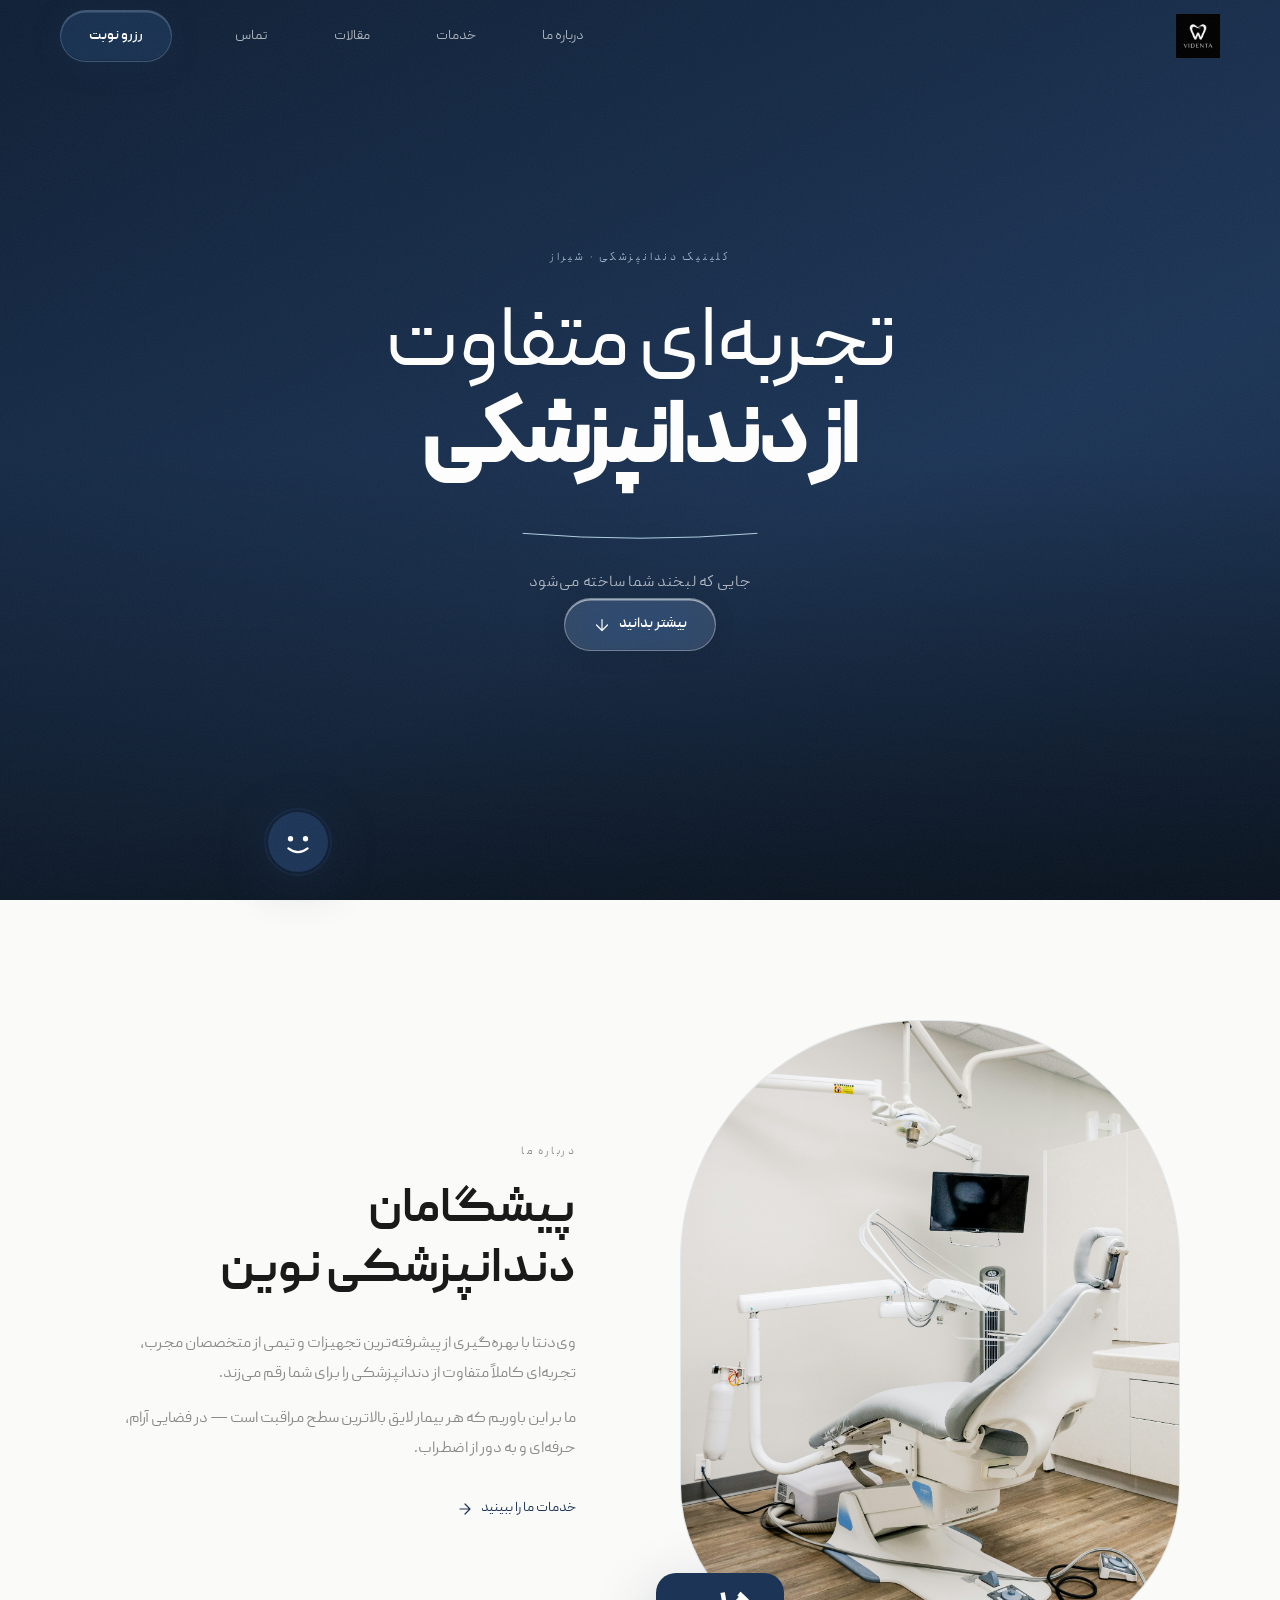
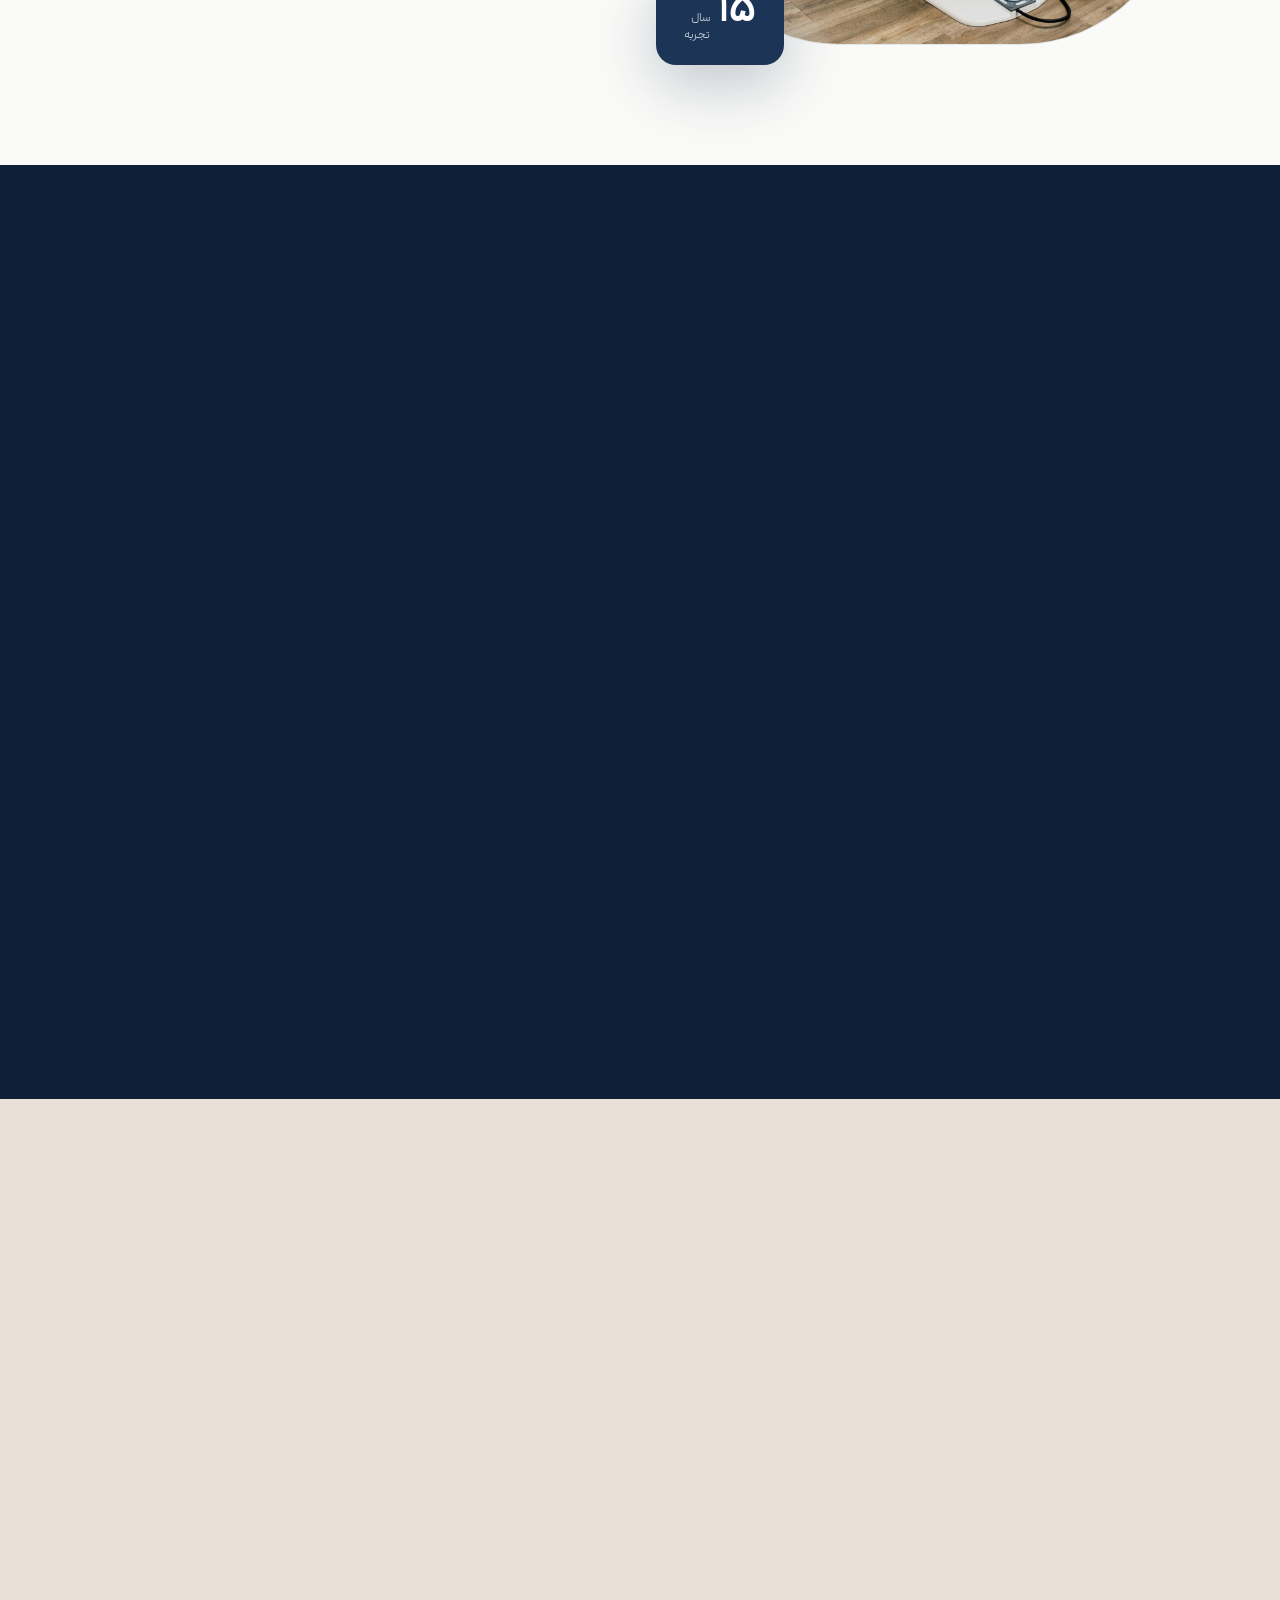
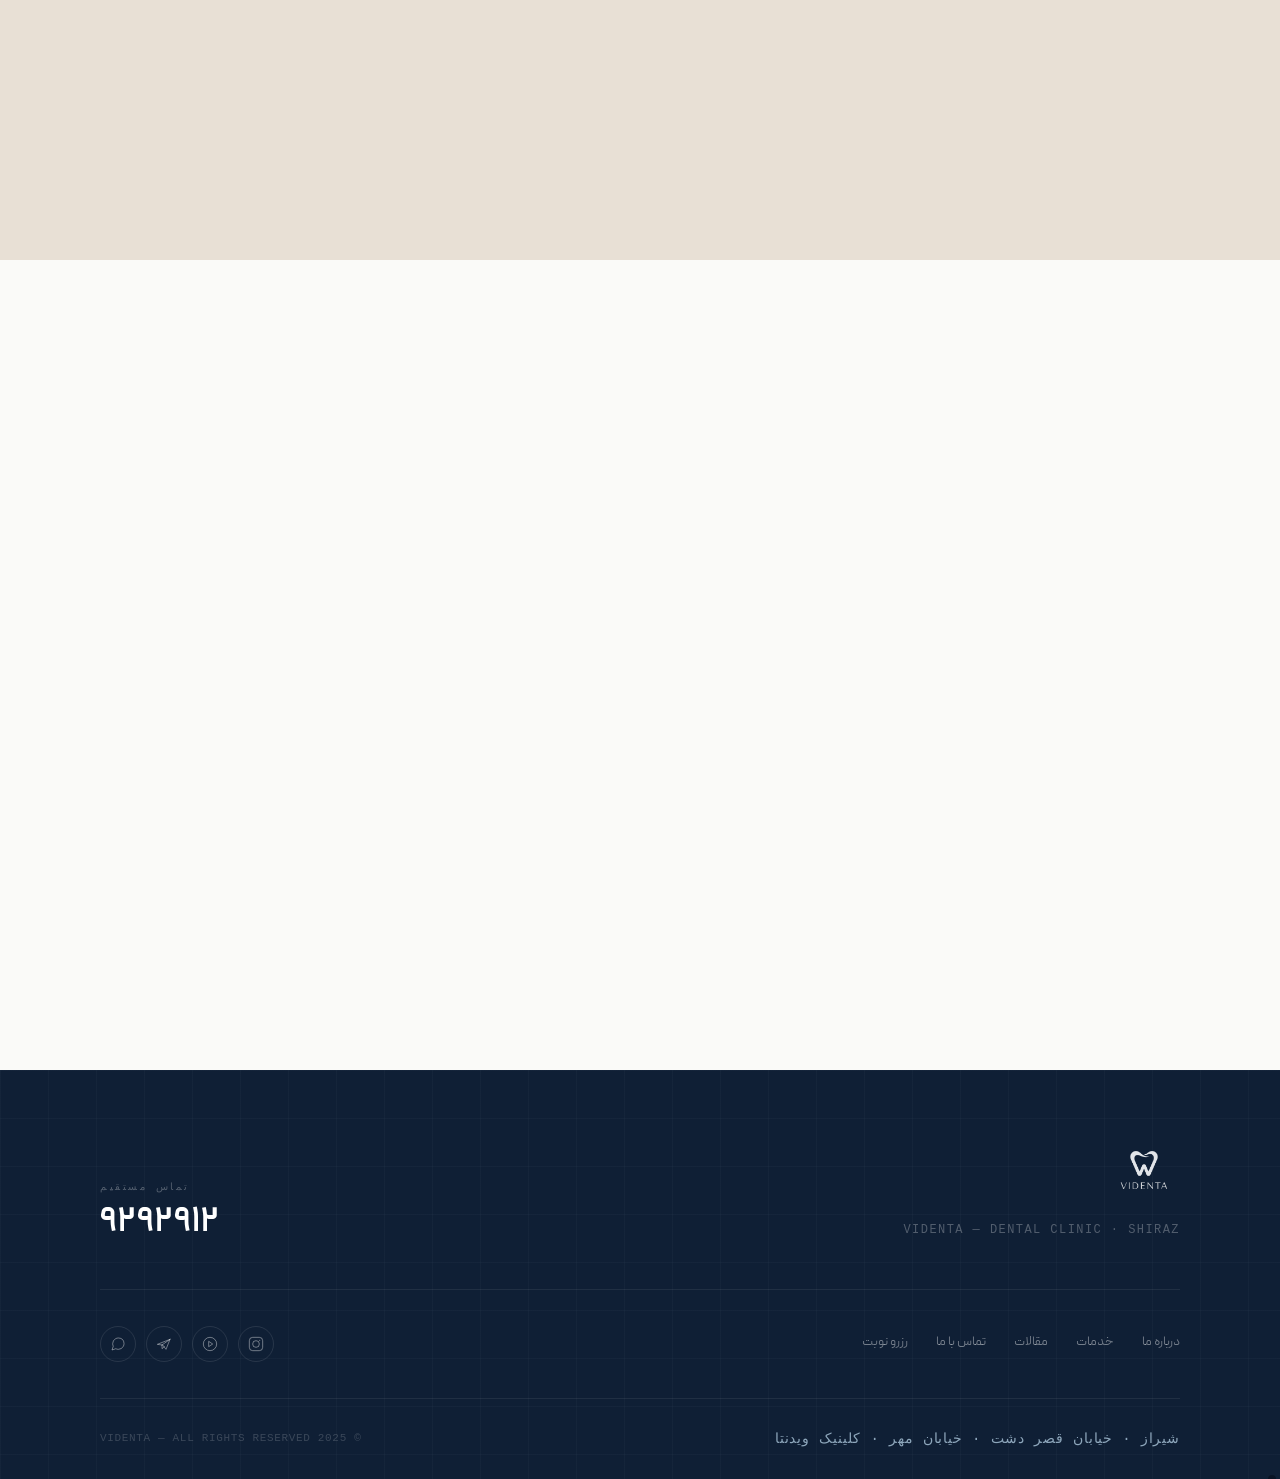
==== index.html @ 09a025cb "Initial commit: Videnta dental clinic website" ====
<!DOCTYPE html>
<html lang="fa" dir="rtl">
<head>
  <meta charset="UTF-8">
  <meta name="viewport" content="width=device-width, initial-scale=1.0">
  <title>وی‌دنتا — کلینیک دندانپزشکی</title>
  <meta name="description" content="کلینیک دندانپزشکی وی‌دنتا — تجربه‌ای متفاوت از دندانپزشکی در شیراز">
  <link rel="stylesheet" href="css/fonts.css">
  <link rel="stylesheet" href="css/loader.css">
  <link rel="stylesheet" href="css/style.css">
  <link rel="stylesheet" href="css/glass.css">
  <link rel="stylesheet" href="css/multistep.css">
</head>
<body>

  <!-- ═══════════════════════════ LOADER ═══════════════════════════ -->
  <div id="loader">
    <div class="loader-panel loader-panel-top"></div>
    <div class="loader-panel loader-panel-bottom"></div>

    <!-- Logo positioned directly in loader (no opacity/transform parent → mix-blend-mode works) -->
    <img src="assets/images/logo/logo.jpg" alt="VIDENTA" class="loader-logo-img" id="loaderLogo">

    <!-- Smile drawing animation below logo -->
    <svg class="loader-smile-svg" id="loaderSmile" viewBox="0 0 240 44" xmlns="http://www.w3.org/2000/svg">
      <path class="smile-path"
        d="M 12 12 Q 120 40 228 12"
        stroke="#B8D4E8"
        stroke-width="2.2"
        fill="none"
        stroke-linecap="round"
        pathLength="1"/>
    </svg>
  </div>

  <!-- Grain Overlay -->
  <div class="grain" aria-hidden="true">
    <svg xmlns="http://www.w3.org/2000/svg" width="100%" height="100%">
      <filter id="grain-filter">
        <feTurbulence type="fractalNoise" baseFrequency="0.72" numOctaves="4" stitchTiles="stitch"/>
        <feColorMatrix type="saturate" values="0"/>
      </filter>
      <rect width="100%" height="100%" filter="url(#grain-filter)" opacity="0.05"/>
    </svg>
  </div>

  <!-- Scroll Progress Bar -->
  <div class="scroll-progress" id="scrollProgress"></div>

  <!-- ═══════════════════════════ NAVBAR ═══════════════════════════ -->
  <nav class="navbar" id="navbar">
    <div class="nav-inner">
      <a href="#" class="nav-logo">
        <img src="assets/images/logo/logo.jpg" alt="VIDENTA" class="nav-logo-img">
      </a>

      <ul class="nav-links" id="navLinks">
        <li><a href="#about" class="nav-link">درباره ما</a></li>
        <li><a href="#services" class="nav-link">خدمات</a></li>
        <li><a href="#articles" class="nav-link">مقالات</a></li>
        <li><a href="#contact" class="nav-link">تماس</a></li>
      </ul>

      <a href="contact.html" class="nav-cta glass-btn glass-btn-navy magnetic" id="navCta">رزرو نوبت</a>

      <button class="hamburger" id="hamburger" aria-label="باز کردن منو" aria-expanded="false">
        <span></span>
        <span></span>
        <span></span>
      </button>
    </div>
  </nav>

  <!-- Mobile Menu Overlay -->
  <div class="mobile-overlay" id="mobileOverlay"></div>

  <!-- ═══════════════════════════ HERO ═══════════════════════════ -->
  <section class="hero" id="home">
    <!-- Dual video for seamless crossfade playlist -->
    <div class="hero-video-wrap">
      <video id="heroVideoA" class="hero-video" muted playsinline></video>
      <video id="heroVideoB" class="hero-video" muted playsinline></video>
    </div>
    <div class="hero-overlay"></div>

    <div class="hero-content">
      <span class="hero-eyebrow">کلینیک دندانپزشکی · شیراز</span>

      <h1 class="hero-title">
        <span class="title-thin">تجربه‌ای متفاوت</span>
        <span class="title-bold">از دندانپزشکی</span>
      </h1>

      <svg class="smile-curve hero-smile" viewBox="0 0 320 28" xmlns="http://www.w3.org/2000/svg">
        <path d="M 16 14 Q 160 26 304 14" stroke="#B8D4E8" stroke-width="1.2" fill="none" stroke-linecap="round"/>
      </svg>

      <p class="hero-tagline">جایی که لبخند شما ساخته می‌شود</p>

      <a href="#about" class="hero-scroll-btn glass-btn">
        <span>بیشتر بدانید</span>
        <svg width="18" height="18" viewBox="0 0 18 18" fill="none">
          <path d="M9 3.5V14.5M3.5 9L9 14.5L14.5 9" stroke="currentColor" stroke-width="1.2" stroke-linecap="round" stroke-linejoin="round"/>
        </svg>
      </a>
    </div>
  </section>

  <!-- ═══════════════════════════ ABOUT ═══════════════════════════ -->
  <section class="about section-pad" id="about">
    <div class="container">
      <div class="about-grid">

        <div class="about-visual reveal">
          <div class="about-img-ring">
            <img
              src="assets/images/clinic/about.jpg"
              alt="فضای داخلی کلینیک وی‌دنتا"
              class="about-img"
              onerror="this.parentElement.innerHTML='<div class=\'img-placeholder\'><span>تصویر مطب</span></div>'"
            >
          </div>
          <div class="about-badge">
            <span class="badge-num">۱۵</span>
            <span class="badge-label">سال<br>تجربه</span>
          </div>
        </div>

        <div class="about-text reveal" style="--delay: 150ms">
          <span class="eyebrow">درباره ما</span>
          <h2 class="section-title">پیشگامان<br>دندانپزشکی نوین</h2>
          <p>وی‌دنتا با بهره‌گیری از پیشرفته‌ترین تجهیزات و تیمی از متخصصان مجرب، تجربه‌ای کاملاً متفاوت از دندانپزشکی را برای شما رقم می‌زند.</p>
          <p>ما بر این باوریم که هر بیمار لایق بالاترین سطح مراقبت است — در فضایی آرام، حرفه‌ای و به دور از اضطراب.</p>
          <a href="#services" class="text-link">
            خدمات ما را ببینید
            <svg width="16" height="16" viewBox="0 0 16 16" fill="none">
              <path d="M3 8H13M8 3L13 8L8 13" stroke="currentColor" stroke-width="1.2" stroke-linecap="round" stroke-linejoin="round"/>
            </svg>
          </a>
        </div>

      </div>
    </div>
  </section>

  <!-- ═══════════════════════════ SERVICES (dark) ═══════════════════════════ -->
  <section class="services dark-section" id="services">
    <div class="container">
      <div class="services-header">
        <h2 class="services-big-title reveal-light">خدمات ما</h2>
      </div>

      <div class="services-grid">

        <a href="services/implant.html" class="service-card reveal-light">
          <div class="service-num">۰۱</div>
          <h3 class="service-name">ایمپلنت دندان</h3>
          <p class="service-desc">جایگزینی دائمی دندان‌های از دست رفته با ایمپلنت‌های با کیفیت اروپایی</p>
          <span class="service-cta">مشاهده جزئیات ←</span>
        </a>

        <a href="services/orthodontics.html" class="service-card reveal-light" style="--delay: 60ms">
          <div class="service-num">۰۲</div>
          <h3 class="service-name">ارتودنسی</h3>
          <p class="service-desc">اصلاح ترتیب دندان‌ها با براکت‌های ثابت، متحرک و اینویزالاین</p>
          <span class="service-cta">مشاهده جزئیات ←</span>
        </a>

        <a href="services/laminate.html" class="service-card reveal-light" style="--delay: 120ms">
          <div class="service-num">۰۳</div>
          <h3 class="service-name">لمینت و کامپوزیت</h3>
          <p class="service-desc">پوشش‌های ظریف سرامیکی برای لبخندی کامل، طبیعی و ماندگار</p>
          <span class="service-cta">مشاهده جزئیات ←</span>
        </a>

        <a href="services/whitening.html" class="service-card reveal-light" style="--delay: 60ms">
          <div class="service-num">۰۴</div>
          <h3 class="service-name">سفیدکردن دندان</h3>
          <p class="service-desc">بلیچینگ حرفه‌ای برای لبخندی روشن‌تر و شادتر — در مطب یا خانه</p>
          <span class="service-cta">مشاهده جزئیات ←</span>
        </a>

        <a href="services/general.html" class="service-card reveal-light" style="--delay: 120ms">
          <div class="service-num">۰۵</div>
          <h3 class="service-name">دندانپزشکی عمومی</h3>
          <p class="service-desc">معاینه، جرم‌گیری، ترمیم و مراقبت‌های روتین دندانی با بالاترین استانداردها</p>
          <span class="service-cta">مشاهده جزئیات ←</span>
        </a>

        <a href="services/children.html" class="service-card reveal-light" style="--delay: 180ms">
          <div class="service-num">۰۶</div>
          <h3 class="service-name">دندانپزشکی اطفال</h3>
          <p class="service-desc">مراقبت تخصصی از دندان‌های کودکان در محیطی آرام و دوستانه</p>
          <span class="service-cta">مشاهده جزئیات ←</span>
        </a>

      </div>
    </div>
  </section>

  <!-- ═══════════════════════════ ARTICLES ═══════════════════════════ -->
  <section class="articles cream-section section-pad" id="articles">
    <div class="container">
      <div class="section-header reveal">
        <span class="eyebrow">مقالات</span>
        <h2 class="section-title">آخرین مطالب</h2>
      </div>

      <div class="articles-grid">

        <article class="article-card reveal">
          <div class="article-img">
            <img src="assets/images/clinic/amir-esrafili-jbWCiZ6MU-c-unsplash.jpg" alt="مراقبت از دندان">
          </div>
          <div class="article-body">
            <span class="article-tag">مراقبت</span>
            <h3 class="article-title">راهنمای کامل مراقبت از دندان‌ها در فصل زمستان</h3>
            <span class="article-date">دی ۱۴۰۳</span>
          </div>
        </article>

        <article class="article-card reveal" style="--delay: 100ms">
          <div class="article-img">
            <img src="assets/images/clinic/benyamin-bohlouli-B_sK_xgzwVA-unsplash.jpg" alt="ایمپلنت دندان">
          </div>
          <div class="article-body">
            <span class="article-tag">ایمپلنت</span>
            <h3 class="article-title">هر آنچه باید درباره ایمپلنت دندان بدانید</h3>
            <span class="article-date">آذر ۱۴۰۳</span>
          </div>
        </article>

        <article class="article-card reveal" style="--delay: 200ms">
          <div class="article-img">
            <img src="assets/images/clinic/rachel-kelli-EIYA7E626Xk-unsplash.jpg" alt="چکاپ دندانپزشکی">
          </div>
          <div class="article-body">
            <span class="article-tag">پیشگیری</span>
            <h3 class="article-title">اهمیت چکاپ‌های دوره‌ای دندانپزشکی</h3>
            <span class="article-date">آبان ۱۴۰۳</span>
          </div>
        </article>

      </div>
    </div>
  </section>

  <!-- ═══════════════════════════ CONTACT ═══════════════════════════ -->
  <section class="contact-strip section-pad" id="contact">
    <div class="container">
      <div class="contact-inner">

        <!-- Text + Info -->
        <div class="contact-left">
          <div class="contact-text reveal">
            <span class="eyebrow">تماس با ما</span>
            <h2 class="section-title">با ما در<br>تماس باشید</h2>
          </div>
          <div class="contact-details reveal" style="--delay: 120ms">
            <div class="detail-item">
              <span class="detail-label">تلفن</span>
              <a href="tel:+98912929200" class="detail-value">۹۱۲ ۹۲ ۹۲</a>
            </div>
            <div class="detail-sep"></div>
            <div class="detail-item">
              <span class="detail-label">آدرس</span>
              <p class="detail-value">شیراز، خیابان قصر دشت<br>خیابان مهر، کلینیک وی‌دنتا</p>
            </div>
            <div class="detail-sep"></div>
            <div class="detail-item">
              <span class="detail-label">ساعات کاری</span>
              <p class="detail-value">شنبه تا پنجشنبه<br>۸:۰۰ — ۲۰:۰۰</p>
            </div>
          </div>
        </div>

        <!-- Quick Form (multi-step) -->
        <div class="contact-form-card reveal" style="--delay: 200ms">
          <form class="ms-form dark" id="quickForm">
            <div class="ms-progress"><div class="ms-bar" style="width:50%"></div></div>

            <!-- Step 1 -->
            <div class="ms-step" data-step="1">
              <p class="ms-hint">مرحله ۱ از ۲ — اطلاعات تماس</p>
              <input type="text" name="name"  placeholder="نام شما" required>
              <input type="tel"  name="phone" placeholder="شماره تماس" required dir="ltr">
              <button type="button" class="ms-next glass-btn glass-btn-misty">بعدی ←</button>
            </div>

            <!-- Step 2 -->
            <div class="ms-step hidden" data-step="2">
              <p class="ms-hint">مرحله ۲ از ۲ — خدمت مورد نظر</p>
              <div class="ms-chips">
                <label class="ms-chip"><input type="checkbox" name="service" value="implant"><span>ایمپلنت</span></label>
                <label class="ms-chip"><input type="checkbox" name="service" value="ortho"><span>ارتودنسی</span></label>
                <label class="ms-chip"><input type="checkbox" name="service" value="laminate"><span>لمینت</span></label>
                <label class="ms-chip"><input type="checkbox" name="service" value="whitening"><span>سفیدکردن</span></label>
                <label class="ms-chip"><input type="checkbox" name="service" value="general"><span>دندانپزشکی عمومی</span></label>
                <label class="ms-chip"><input type="checkbox" name="service" value="other"><span>سایر</span></label>
              </div>
              <textarea name="notes" placeholder="توضیحات بیشتر (اختیاری)..." rows="3"></textarea>
              <div class="ms-actions">
                <button type="button" class="ms-back">→ قبلی</button>
                <button type="submit" class="ms-submit glass-btn glass-btn-misty">ارسال</button>
              </div>
            </div>

            <!-- Success -->
            <div class="ms-success hidden">
              <div class="ms-success-icon">
                <svg width="24" height="24" viewBox="0 0 24 24" fill="none"><path d="M5 13l4 4L19 7" stroke="#27ae60" stroke-width="2" stroke-linecap="round" stroke-linejoin="round"/></svg>
              </div>
              <h4>دریافت شد!</h4>
              <p>تا ۳۰ دقیقه دیگر با شما تماس می‌گیریم.</p>
            </div>
          </form>
        </div>

      </div>
    </div>
  </section>

  <!-- ═══════════════════════════ FOOTER — Neo Minimal ═══════════════════════════ -->
  <footer class="footer">
    <div class="container">

      <!-- Row 1: Logo + Phone CTA -->
      <div class="footer-top-row">
        <div class="footer-brand-col">
          <a href="#" class="footer-logo">
            <img src="assets/images/logo/logo.jpg" alt="VIDENTA" class="footer-logo-img">
          </a>
          <span class="footer-tagline">VIDENTA — DENTAL CLINIC · SHIRAZ</span>
        </div>
        <div class="footer-cta-col">
          <span class="footer-cta-label">تماس مستقیم</span>
          <a href="tel:+989129292" class="footer-phone">۹۱۲ ۹۲ ۹۲</a>
        </div>
      </div>

      <!-- Row 2: Nav + Socials -->
      <div class="footer-nav-row">
        <nav class="footer-nav">
          <a href="#about">درباره ما</a>
          <a href="#services">خدمات</a>
          <a href="#articles">مقالات</a>
          <a href="contact.html">تماس با ما</a>
          <a href="contact.html">رزرو نوبت</a>
        </nav>
        <div class="footer-socials">
          <a href="#" class="social-icon-btn" aria-label="اینستاگرام">
            <svg width="16" height="16" viewBox="0 0 24 24" fill="none"><rect x="2" y="2" width="20" height="20" rx="5" stroke="currentColor" stroke-width="1.5"/><circle cx="12" cy="12" r="5" stroke="currentColor" stroke-width="1.5"/><circle cx="17.5" cy="6.5" r="1" fill="currentColor"/></svg>
          </a>
          <a href="#" class="social-icon-btn" aria-label="آپارات">
            <svg width="16" height="16" viewBox="0 0 24 24" fill="none"><circle cx="12" cy="12" r="10" stroke="currentColor" stroke-width="1.5"/><polygon points="10,8 16,12 10,16" stroke="currentColor" stroke-width="1.5" fill="none" stroke-linejoin="round"/></svg>
          </a>
          <a href="#" class="social-icon-btn" aria-label="تلگرام">
            <svg width="16" height="16" viewBox="0 0 24 24" fill="none"><path d="M21 5L2 12.5l7 1M21 5l-6 15-5-6.5M21 5L9 13.5m0 0V19l3.5-3" stroke="currentColor" stroke-width="1.5" stroke-linecap="round" stroke-linejoin="round"/></svg>
          </a>
          <a href="#" class="social-icon-btn" aria-label="واتساپ">
            <svg width="16" height="16" viewBox="0 0 24 24" fill="none"><path d="M21 11.5a8.38 8.38 0 01-.9 3.8 8.5 8.5 0 01-7.6 4.7 8.38 8.38 0 01-3.8-.9L3 21l1.9-5.7a8.38 8.38 0 01-.9-3.8 8.5 8.5 0 014.7-7.6 8.38 8.38 0 013.8-.9h.5a8.48 8.48 0 018 8v.5z" stroke="currentColor" stroke-width="1.5" fill="none"/></svg>
          </a>
        </div>
      </div>

      <!-- Row 3: Address + Copyright -->
      <div class="footer-bottom-row">
        <span class="footer-address">شیراز · خیابان قصر دشت · خیابان مهر · کلینیک ویدنتا</span>
        <span class="footer-copy">© 2025 VIDENTA — ALL RIGHTS RESERVED</span>
      </div>

    </div>
  </footer>

  <!-- ═══════════════════════════ FLOATING WIDGET ═══════════════════════════ -->
  <div class="float-widget" id="floatWidget">

    <div class="float-panel" id="floatPanel" aria-hidden="true">
      <div class="float-panel-header">
        <div class="float-panel-avatar">
          <svg width="32" height="32" viewBox="0 0 32 32" fill="none">
            <circle cx="16" cy="16" r="15" fill="#1C3557"/>
            <circle cx="12" cy="14" r="1.5" fill="white"/>
            <circle cx="20" cy="14" r="1.5" fill="white"/>
            <path d="M11 20 Q16 24 21 20" stroke="white" stroke-width="1.5" fill="none" stroke-linecap="round"/>
          </svg>
        </div>
        <div>
          <p class="float-panel-name">وی‌دنتا</p>
          <span class="float-panel-status">آنلاین</span>
        </div>
        <button class="float-close" id="floatClose" aria-label="بستن">
          <svg width="16" height="16" viewBox="0 0 16 16" fill="none">
            <path d="M3 3L13 13M13 3L3 13" stroke="currentColor" stroke-width="1.4" stroke-linecap="round"/>
          </svg>
        </button>
      </div>
      <div class="float-panel-body">
        <p class="float-greeting">سلام! برای مشاوره رایگان شماره‌تون رو بذارید، زود باهاتون تماس می‌گیریم 🦷</p>
        <form class="float-form" id="floatForm">
          <input type="text" name="name" placeholder="نام شما" required autocomplete="off">
          <input type="tel" name="phone" placeholder="شماره تماس" required autocomplete="off" dir="ltr">
          <button type="submit">ارسال و دریافت مشاوره</button>
        </form>
        <p class="float-success" id="floatSuccess" style="display:none">
          ✓ پیام دریافت شد! تا ۳۰ دقیقه دیگر با شما تماس می‌گیریم.
        </p>
      </div>
    </div>

    <button class="float-trigger" id="floatTrigger" aria-label="مشاوره آنلاین">
      <svg class="trigger-face" width="56" height="56" viewBox="0 0 56 56" fill="none">
        <circle cx="28" cy="28" r="28" fill="#1C3557"/>
        <circle cx="21" cy="25" r="2.5" fill="white"/>
        <circle cx="35" cy="25" r="2.5" fill="white"/>
        <path d="M19 34 Q28 41 37 34" stroke="white" stroke-width="2" fill="none" stroke-linecap="round"/>
      </svg>
      <span class="trigger-pulse"></span>
    </button>

  </div>

  <script src="js/loader.js"></script>
  <script src="js/app.js"></script>
  <script src="js/multistep.js"></script>
</body>
</html>
---- css/fonts.css ----
/* ═══════════════════════════════════════════════════
   Peyda Font — Self Hosted
   ═══════════════════════════════════════════════════ */

@font-face {
  font-family: 'Peyda';
  src: url('../assets/fonts/Peyda/PeydaWeb-Regular.woff') format('woff');
  font-weight: 400;
  font-style: normal;
  font-display: swap;
}

@font-face {
  font-family: 'Peyda';
  src: url('../assets/fonts/Peyda/PeydaWeb-SemiBold.woff') format('woff');
  font-weight: 600;
  font-style: normal;
  font-display: swap;
}

@font-face {
  font-family: 'Peyda';
  src: url('../assets/fonts/Peyda/PeydaWeb-Bold.woff') format('woff');
  font-weight: 700;
  font-style: normal;
  font-display: swap;
}

@font-face {
  font-family: 'Peyda';
  src: url('../assets/fonts/Peyda/PeydaWeb-Black.woff') format('woff');
  font-weight: 900;
  font-style: normal;
  font-display: swap;
}
---- css/loader.css ----
/* ═══════════════════════════════════════════════════
   Mask Reveal Loader
   ═══════════════════════════════════════════════════ */

body.loading { overflow: hidden; }

#loader {
  position: fixed;
  inset: 0;
  z-index: 99999;
  display: flex;
  flex-direction: column;
  align-items: center;
  justify-content: center;
  gap: 20px;
  pointer-events: all;
}

/* ─── Panels ─── */
.loader-panel {
  position: absolute;
  left: 0;
  right: 0;
  background: #000; /* pure black → matches inverted JPG white bg perfectly */
  transition: transform 1s cubic-bezier(0.76, 0, 0.24, 1);
}
.loader-panel-top    { top: 0; height: 50%; transform: translateY(0); }
.loader-panel-bottom { bottom: 0; height: 50%; transform: translateY(0); }

#loader.reveal .loader-panel-top    { transform: translateY(-100%); }
#loader.reveal .loader-panel-bottom { transform: translateY(100%); }

/* ─── Logo — directly in loader, no opacity parent ─── */
.loader-logo-img {
  position: relative;
  z-index: 2;
  width: clamp(180px, 24vw, 280px);
  height: auto;

  /* invert: black logo → white, white bg → black
     screen: black areas become transparent against any bg */
  filter: invert(1);
  mix-blend-mode: screen;

  opacity: 0;
  animation:
    logoFadeIn  0.55s cubic-bezier(0.16, 1, 0.3, 1) 0.15s forwards,
    logoFadeOut 0.3s ease 1.05s forwards;
}

@keyframes logoFadeIn  { to { opacity: 1; } }
@keyframes logoFadeOut { to { opacity: 0; } }

/* ─── Smile SVG ─── */
.loader-smile-svg {
  position: relative;
  z-index: 2;
  width: clamp(140px, 18vw, 200px);
  opacity: 0;
  animation:
    smileFadeIn  0.3s ease 0.4s forwards,
    smileFadeOut 0.3s ease 1.05s forwards;
}

@keyframes smileFadeIn  { to { opacity: 1; } }
@keyframes smileFadeOut { to { opacity: 0; } }

/* Smile path draws itself left→right */
.smile-path {
  stroke-dasharray: 1;
  stroke-dashoffset: 1;
  animation: drawSmile 0.9s cubic-bezier(0.16, 1, 0.3, 1) 0.5s forwards;
}

@keyframes drawSmile {
  to { stroke-dashoffset: 0; }
}
---- css/style.css ----
/* ═══════════════════════════════════════════════════
   وی‌دنتا — Design System
   ═══════════════════════════════════════════════════ */

:root {
  --bg:          #FAFAF8;
  --surface:     #F2F0EC;
  --cream:       #E8E0D5;
  --navy:        #1C3557;
  --navy-dark:   #0F1F35;
  --misty:       #B8D4E8;
  --text:        #1A1A1A;
  --muted:       #8A8A8A;
  --white:       #FFFFFF;

  --font:        'Peyda', sans-serif;

  --container:   1160px;
  --pad-section: 120px;
  --pad-mobile:  64px;

  --ease:        cubic-bezier(0.16, 1, 0.3, 1);
  --ease-out:    cubic-bezier(0.22, 1, 0.36, 1);
  --dur:         700ms;
}

/* ─── Reset ─── */
*, *::before, *::after { box-sizing: border-box; margin: 0; padding: 0; }
html { scroll-behavior: smooth; font-size: 16px; }
body {
  font-family: var(--font);
  background: var(--bg);
  color: var(--text);
  line-height: 1.75;
  overflow-x: hidden;
  -webkit-font-smoothing: antialiased;
}
a { text-decoration: none; color: inherit; }
img, video { display: block; max-width: 100%; }
ul { list-style: none; }

/* ─── Grain ─── */
.grain {
  position: fixed;
  inset: 0;
  pointer-events: none;
  z-index: 9990;
}
.grain svg { width: 100%; height: 100%; }

/* ─── Scroll Progress ─── */
.scroll-progress {
  position: fixed;
  top: 0;
  right: 0;
  height: 2px;
  background: var(--misty);
  width: 0%;
  z-index: 9999;
  transition: width 0.1s linear;
}

/* ─── Container ─── */
.container {
  max-width: var(--container);
  margin: 0 auto;
  padding: 0 40px;
}
.section-pad { padding: var(--pad-section) 0; }

/* ─── Typography helpers ─── */
.eyebrow {
  display: block;
  font-size: 11px;
  font-weight: 500;
  letter-spacing: 0.22em;
  color: var(--muted);
  text-transform: uppercase;
  margin-bottom: 20px;
}
.eyebrow.light { color: rgba(255,255,255,0.45); }

.section-title {
  font-size: clamp(32px, 4vw, 48px);
  font-weight: 700;
  line-height: 1.25;
  color: var(--text);
  margin-bottom: 28px;
}
.section-title.light { color: var(--white); }

p {
  font-size: 16px;
  color: var(--muted);
  line-height: 1.85;
  margin-bottom: 16px;
}
p:last-of-type { margin-bottom: 0; }

/* ─── Text Link ─── */
.text-link {
  display: inline-flex;
  align-items: center;
  gap: 8px;
  font-size: 14px;
  font-weight: 500;
  color: var(--navy);
  margin-top: 32px;
  transition: gap 0.3s var(--ease);
}
.text-link:hover { gap: 14px; }

/* ─── Buttons — now glass-based ─── */
.btn-primary {
  display: inline-flex;
  align-items: center;
  gap: 8px;
  margin-top: 36px;
  /* glass-btn + glass-btn-navy applied in HTML */
}

/* ─── Magnetic (set via JS) ─── */
.magnetic { display: inline-block; }

/* ─── Smile Curve ─── */
.smile-curve { display: block; }

/* ═══════════════════════════════════════════════════
   NAVBAR
   ═══════════════════════════════════════════════════ */
.navbar {
  position: fixed;
  top: 0;
  right: 0;
  left: 0;
  z-index: 1000;
  padding: 0 40px;
  height: 72px;
  display: flex;
  align-items: center;
  transition: background 0.4s var(--ease), box-shadow 0.4s var(--ease);
}
.navbar.scrolled {
  background: rgba(250, 250, 248, 0.88);
  backdrop-filter: blur(20px);
  -webkit-backdrop-filter: blur(20px);
  box-shadow: 0 1px 0 rgba(28, 53, 87, 0.08);
}

.nav-inner {
  width: 100%;
  max-width: var(--container);
  margin: 0 auto;
  display: flex;
  align-items: center;
  gap: 48px;
}

.nav-logo {
  display: flex;
  align-items: center;
  flex-shrink: 0;
}

.nav-logo-img {
  height: 44px;
  width: auto;
  display: block;
  /* Dark hero: invert → white logo, screen → removes black bg */
  filter: invert(1);
  mix-blend-mode: screen;
  transition: filter 0.35s ease, transform 0.35s ease;
}
.navbar.scrolled .nav-logo-img {
  filter: none;
  mix-blend-mode: multiply; /* white JPG bg disappears on light page bg */
}
.nav-logo:hover .nav-logo-img {
  transform: scale(1.04);
}

.nav-links {
  display: flex;
  gap: 36px;
  margin-right: auto;
}
.nav-link {
  font-size: 14px;
  font-weight: 400;
  color: var(--muted);
  padding: 7px 14px;
  border-radius: 100px;
  border: 1px solid transparent;
  transition: color 0.25s, background 0.3s var(--ease), border-color 0.3s var(--ease), backdrop-filter 0.3s;
  position: relative;
}

/* Scrolled navbar — light glass */
.navbar.scrolled .nav-link:hover,
.navbar.scrolled .nav-link.active {
  color: var(--navy);
  background: rgba(28,53,87,0.07);
  border-color: rgba(28,53,87,0.12);
}

/* Top navbar (over dark hero) — dark glass */
.navbar:not(.scrolled) .nav-link {
  color: rgba(255,255,255,0.65);
}
.navbar:not(.scrolled) .nav-link:hover,
.navbar:not(.scrolled) .nav-link.active {
  color: var(--white);
  background: rgba(255,255,255,0.1);
  border-color: rgba(255,255,255,0.18);
  backdrop-filter: blur(10px);
  -webkit-backdrop-filter: blur(10px);
}

.nav-cta {
  font-size: 13px;
  font-weight: 600;
  padding: 9px 22px;
}
/* Navbar CTA inherits glass-btn + glass-btn-navy (added in HTML) */

/* ─── Hamburger ─── */
.hamburger {
  display: none;
  flex-direction: column;
  gap: 5px;
  background: none;
  border: none;
  cursor: pointer;
  padding: 4px;
  margin-right: auto;
}
.hamburger span {
  display: block;
  width: 24px;
  height: 1.5px;
  background: var(--text);
  transition: transform 0.35s var(--ease), opacity 0.25s;
}
.hamburger.open span:nth-child(1) { transform: translateY(6.5px) rotate(45deg); }
.hamburger.open span:nth-child(2) { opacity: 0; }
.hamburger.open span:nth-child(3) { transform: translateY(-6.5px) rotate(-45deg); }

/* ─── Mobile Nav ─── */
.mobile-overlay {
  position: fixed;
  inset: 0;
  z-index: 900;
  display: none;
}
.mobile-overlay.open {
  display: block;
}

@media (max-width: 768px) {
  .nav-links {
    position: fixed;
    top: 0;
    right: 0;
    bottom: 0;
    width: 280px;
    background: var(--white);
    flex-direction: column;
    justify-content: center;
    align-items: flex-start;
    padding: 48px 40px;
    gap: 28px;
    transform: translateX(100%);
    transition: transform 0.4s var(--ease);
    z-index: 950;
    box-shadow: -8px 0 40px rgba(0,0,0,0.08);
  }
  .nav-links.open { transform: translateX(0); }
  .nav-link { font-size: 18px; color: var(--text); }
  .nav-cta { display: none; }
  .hamburger { display: flex; margin-right: 0; margin-right: auto; }
  .nav-links { margin-right: 0; }
}

/* ═══════════════════════════════════════════════════
   HERO
   ═══════════════════════════════════════════════════ */
.hero {
  position: relative;
  height: 100svh;
  min-height: 600px;
  display: flex;
  align-items: center;
  justify-content: center;
  text-align: center;
  background: linear-gradient(155deg, var(--navy-dark) 0%, var(--navy) 60%, #152944 100%);
  overflow: hidden;
}

.hero-video-wrap {
  position: absolute;
  inset: 0;
  overflow: hidden;
  z-index: 0;
}

.hero-video {
  position: absolute;
  inset: 0;
  width: 100%;
  height: 100%;
  object-fit: cover;
  transition: opacity 0.7s ease;
}
#heroVideoA { opacity: 1; z-index: 1; }
#heroVideoB { opacity: 0; z-index: 1; }

.hero-overlay {
  position: absolute;
  inset: 0;
  background: linear-gradient(to top, rgba(0,0,0,0.55) 0%, transparent 50%);
}

.hero-content {
  position: relative;
  z-index: 2;
  max-width: 760px;
  padding: 0 24px;
}

.hero-eyebrow {
  display: block;
  font-size: 11px;
  font-weight: 500;
  letter-spacing: 0.25em;
  color: rgba(184, 212, 232, 0.8);
  text-transform: uppercase;
  margin-bottom: 32px;
  opacity: 0;
  animation: fadeUp 0.8s var(--ease) 0.3s forwards;
}

.hero-title {
  font-size: clamp(48px, 8vw, 88px);
  line-height: 1.1;
  color: var(--white);
  margin-bottom: 28px;
  opacity: 0;
  animation: fadeUp 0.9s var(--ease) 0.5s forwards;
}
.title-thin {
  display: block;
  font-weight: 200;
  letter-spacing: -0.02em;
}
.title-bold {
  display: block;
  font-weight: 800;
  letter-spacing: -0.03em;
}

.hero-smile {
  width: 260px;
  margin: 0 auto 24px;
  opacity: 0;
  animation: fadeIn 1s var(--ease) 0.9s forwards;
}

.hero-tagline {
  font-size: 16px;
  color: rgba(255,255,255,0.65);
  margin-bottom: 48px;
  font-weight: 300;
  letter-spacing: 0.04em;
  opacity: 0;
  animation: fadeUp 0.8s var(--ease) 1.0s forwards;
}

.hero-scroll-btn {
  display: inline-flex;
  align-items: center;
  gap: 10px;
  font-size: 13px;
  opacity: 0;
  animation: fadeIn 0.8s var(--ease) 1.2s forwards;
  /* glass-btn applied in HTML */
}

/* ═══════════════════════════════════════════════════
   ABOUT
   ═══════════════════════════════════════════════════ */
.about-grid {
  display: grid;
  grid-template-columns: 1fr 1fr;
  gap: 80px;
  align-items: center;
}

.about-visual {
  position: relative;
}

.about-img-ring {
  width: 100%;
  aspect-ratio: 4/5;
  border-radius: 240px 240px 160px 160px;
  overflow: hidden;
  background: var(--surface);
  border: 1px solid rgba(184,212,232,0.3);
}

.about-img {
  width: 100%;
  height: 100%;
  object-fit: cover;
  display: block;
}

.img-placeholder {
  width: 100%;
  height: 100%;
  display: flex;
  flex-direction: column;
  align-items: center;
  justify-content: center;
  gap: 12px;
  color: var(--misty);
  font-size: 13px;
}
.img-placeholder.sm {
  aspect-ratio: 16/10;
  border-radius: 12px;
  background: var(--surface);
}

.about-badge {
  position: absolute;
  bottom: -20px;
  left: -24px;
  background: var(--navy);
  color: var(--white);
  border-radius: 20px;
  padding: 20px 28px;
  display: flex;
  align-items: baseline;
  gap: 8px;
  box-shadow: 0 20px 60px rgba(28,53,87,0.25);
}
.badge-num {
  font-size: 40px;
  font-weight: 700;
  line-height: 1;
}
.badge-label {
  font-size: 12px;
  line-height: 1.4;
  color: rgba(255,255,255,0.7);
}

.about-text { padding-right: 24px; }

/* ═══════════════════════════════════════════════════
   SERVICES (Dark Section)
   ═══════════════════════════════════════════════════ */
.dark-section {
  background: var(--navy-dark);
  padding: var(--pad-section) 0;
}

.services-header {
  text-align: center;
  margin-bottom: 72px;
}

.services-big-title {
  font-size: clamp(56px, 9vw, 112px);
  font-weight: 800;
  color: var(--white);
  line-height: 1;
  letter-spacing: -0.03em;
  opacity: 0.92;
}

.services-grid {
  display: grid;
  grid-template-columns: repeat(3, 1fr);
  gap: 20px;
}

.service-card {
  display: block;
  padding: 48px 32px 40px;
  background: rgba(255,255,255,0.04);
  border: 1px solid rgba(255,255,255,0.08);
  border-radius: 20px;
  transition: background 0.35s var(--ease), border-color 0.35s var(--ease), transform 0.4s var(--ease);
  cursor: pointer;
  text-decoration: none;
  text-align: center;
}
.service-card:hover {
  background: rgba(255,255,255,0.08);
  border-color: rgba(184,212,232,0.25);
  transform: translateY(-4px);
}

.service-num { display: none; }

.service-name {
  font-size: clamp(22px, 2.4vw, 30px);
  font-weight: 700;
  color: var(--white);
  margin-bottom: 16px;
  line-height: 1.3;
  letter-spacing: -0.01em;
}

.service-desc {
  font-size: 14px;
  color: rgba(255,255,255,0.38);
  line-height: 1.8;
  margin-bottom: 24px;
  min-height: 72px; /* prevents layout jump during typewriter */
  transition: color 0.3s;
}
.service-card:hover .service-desc {
  color: rgba(255,255,255,0.55);
}

.service-cta {
  display: inline-block;
  font-size: 12px;
  font-weight: 500;
  color: var(--misty);
  opacity: 0;
  transform: translateY(6px);
  transition: opacity 0.3s var(--ease), transform 0.35s var(--ease);
}
.service-card:hover .service-cta {
  opacity: 1;
  transform: translateY(0);
}

/* ═══════════════════════════════════════════════════
   ARTICLES
   ═══════════════════════════════════════════════════ */
.cream-section { background: var(--cream); }

.section-header {
  margin-bottom: 56px;
}

.articles-grid {
  display: grid;
  grid-template-columns: repeat(3, 1fr);
  gap: 32px;
}

.article-card {
  background: var(--white);
  border-radius: 20px;
  overflow: hidden;
  transition: transform 0.4s var(--ease), box-shadow 0.4s var(--ease);
  cursor: pointer;
}
.article-card:hover {
  transform: translateY(-6px);
  box-shadow: 0 24px 60px rgba(28,53,87,0.12);
}

.article-img {
  overflow: hidden;
  height: 200px;
  background: var(--surface);
}
.article-img img {
  width: 100%;
  height: 100%;
  object-fit: cover;
  display: block;
  transition: transform 0.5s var(--ease);
}
.article-card:hover .article-img img {
  transform: scale(1.05);
}

.article-body {
  padding: 28px;
}

.article-tag {
  display: inline-block;
  font-size: 10px;
  font-weight: 600;
  letter-spacing: 0.2em;
  text-transform: uppercase;
  color: var(--navy);
  background: rgba(28,53,87,0.07);
  padding: 4px 10px;
  border-radius: 100px;
  margin-bottom: 14px;
}

.article-title {
  font-size: 15px;
  font-weight: 600;
  line-height: 1.55;
  color: var(--text);
  margin-bottom: 16px;
}

.article-date {
  font-size: 12px;
  color: var(--muted);
}

/* ═══════════════════════════════════════════════════
   CONTACT STRIP
   ═══════════════════════════════════════════════════ */
.contact-details {
  padding-top: 32px;
}

.detail-item { padding: 24px 0; }

.detail-sep {
  height: 1px;
  background: rgba(28,53,87,0.1);
}

.detail-label {
  display: block;
  font-size: 10px;
  font-weight: 600;
  letter-spacing: 0.2em;
  text-transform: uppercase;
  color: var(--muted);
  margin-bottom: 8px;
}

.detail-value {
  font-size: 16px;
  font-weight: 500;
  color: var(--text);
  line-height: 1.6;
  display: block;
}
a.detail-value:hover { color: var(--navy); }

/* ─── Contact Section Layout (index) ─── */
.contact-inner {
  display: grid;
  grid-template-columns: 1fr 1.1fr;
  gap: 64px;
  align-items: start;
}

.contact-left { display: flex; flex-direction: column; gap: 0; }

/* Quick Form Card */
.contact-form-card {
  background: var(--navy-dark);
  border-radius: 24px;
  padding: 44px 40px;
  align-self: center;
}

.form-card-lead {
  font-size: 15px;
  color: rgba(255,255,255,0.6);
  margin-bottom: 28px;
  line-height: 1.65;
}

.quick-form { display: flex; flex-direction: column; gap: 14px; }

.quick-form-row {
  display: grid;
  grid-template-columns: 1fr 1fr;
  gap: 12px;
}

.quick-form input {
  font-family: var(--font);
  font-size: 14px;
  padding: 13px 16px;
  background: rgba(255,255,255,0.07);
  border: 1px solid rgba(255,255,255,0.1);
  border-radius: 12px;
  color: var(--white);
  outline: none;
  width: 100%;
  transition: border-color 0.25s, background 0.25s;
  text-align: right;
}
.quick-form input[dir="ltr"] { text-align: left; }
.quick-form input::placeholder { color: rgba(255,255,255,0.3); }
.quick-form input:focus {
  border-color: var(--misty);
  background: rgba(255,255,255,0.1);
}

.quick-submit {
  display: flex;
  align-items: center;
  justify-content: center;
  gap: 10px;
  border-radius: 12px !important;
  width: 100%;
  /* glass-btn + glass-btn-misty applied in HTML */
}

.quick-success {
  font-size: 13px;
  color: #7EE8A2;
  text-align: center;
}

/* ═══════════════════════════════════════════════════
   FOOTER — Neo Minimal
   ═══════════════════════════════════════════════════ */
.footer {
  background: var(--navy-dark);
  padding: 64px 0 28px;
  position: relative;
  overflow: hidden;
}
.footer::before {
  content: '';
  position: absolute;
  inset: 0;
  background-image:
    linear-gradient(rgba(184,212,232,0.03) 1px, transparent 1px),
    linear-gradient(90deg, rgba(184,212,232,0.03) 1px, transparent 1px);
  background-size: 48px 48px;
  pointer-events: none;
}

/* Top row */
.footer-top-row {
  display: flex;
  align-items: flex-end;
  justify-content: space-between;
  padding-bottom: 48px;
  border-bottom: 1px solid rgba(255,255,255,0.07);
  margin-bottom: 36px;
  gap: 32px;
  flex-wrap: wrap;
  position: relative;
}
.footer-brand-col { display: flex; flex-direction: column; }
.footer-logo {
  display: inline-block;
  text-decoration: none;
  margin-bottom: 14px;
}
.footer-logo-img {
  height: 72px;
  width: auto;
  display: block;
  filter: invert(1);
  mix-blend-mode: screen;
  opacity: 0.92;
  transition: opacity 0.3s, transform 0.35s ease;
}
.footer-logo:hover .footer-logo-img { opacity: 1; transform: scale(1.03); }
.footer-tagline {
  font-size: 12px;
  color: rgba(255,255,255,0.28);
  letter-spacing: 0.12em;
  margin: 0;
  font-family: monospace;
}
.footer-cta-col { text-align: left; }
.footer-cta-label {
  display: block;
  font-size: 10px;
  letter-spacing: 0.25em;
  text-transform: uppercase;
  color: rgba(255,255,255,0.28);
  margin-bottom: 10px;
  font-family: monospace;
}
.footer-phone {
  display: block;
  font-size: clamp(22px, 3vw, 34px);
  font-weight: 700;
  color: var(--white);
  text-decoration: none;
  letter-spacing: -0.02em;
  transition: color 0.25s;
  line-height: 1;
}
.footer-phone:hover { color: var(--misty); }

/* Nav row */
.footer-nav-row {
  display: flex;
  align-items: center;
  justify-content: space-between;
  padding-bottom: 36px;
  border-bottom: 1px solid rgba(255,255,255,0.07);
  margin-bottom: 28px;
  gap: 24px;
  flex-wrap: wrap;
  position: relative;
}
.footer-nav { display: flex; gap: 28px; flex-wrap: wrap; }
.footer-nav a {
  font-size: 13px;
  color: rgba(255,255,255,0.42);
  text-decoration: none;
  transition: color 0.25s;
  position: relative;
}
.footer-nav a::after {
  content: '';
  position: absolute;
  bottom: -3px;
  left: 0; right: 0;
  height: 1px;
  background: var(--misty);
  transform: scaleX(0);
  transform-origin: right;
  transition: transform 0.3s var(--ease);
}
.footer-nav a:hover { color: var(--white); }
.footer-nav a:hover::after { transform: scaleX(1); transform-origin: left; }

.footer-socials { display: flex; gap: 10px; }
.social-icon-btn {
  width: 36px;
  height: 36px;
  border-radius: 50%;
  border: 1px solid rgba(255,255,255,0.1);
  display: flex;
  align-items: center;
  justify-content: center;
  color: rgba(255,255,255,0.4);
  text-decoration: none;
  transition: border-color 0.25s, color 0.25s, background 0.25s, transform 0.3s var(--ease);
}
.social-icon-btn:hover {
  border-color: var(--misty);
  color: var(--misty);
  background: rgba(184,212,232,0.08);
  transform: translateY(-3px);
}

/* Bottom row */
.footer-bottom-row {
  display: flex;
  align-items: center;
  justify-content: space-between;
  gap: 16px;
  flex-wrap: wrap;
  position: relative;
}
.footer-address {
  font-size: 14px;
  color: rgba(184, 212, 232, 0.75);
  font-family: monospace;
  letter-spacing: 0.06em;
}
.footer-copy {
  font-size: 11px;
  color: rgba(255,255,255,0.18);
  letter-spacing: 0.06em;
  font-family: monospace;
}

/* Compat for service pages */
.footer-top { display: grid; grid-template-columns: 1.4fr 1fr 1fr 1fr; gap: 40px; padding-bottom: 48px; border-bottom: 1px solid rgba(255,255,255,0.07); margin-bottom: 28px; }
.footer-col {}
.footer-heading { font-size: 11px; font-weight: 600; letter-spacing: 0.2em; text-transform: uppercase; color: rgba(255,255,255,0.4); margin-bottom: 16px; }
.footer-links { display: flex; flex-direction: column; gap: 10px; }
.footer-links li a, .footer-links li span { font-size: 13px; color: rgba(255,255,255,0.5); text-decoration: none; transition: color 0.25s; display: block; }
.footer-links li a:hover { color: var(--white); }
.footer-bottom { display: flex; justify-content: center; }
.social-links { display: flex; flex-direction: column; gap: 10px; }
.social-btn { display: flex; align-items: center; gap: 8px; font-size: 13px; color: rgba(255,255,255,0.5); text-decoration: none; transition: color 0.25s; }
.social-btn:hover { color: var(--white); }

/* ═══════════════════════════════════════════════════
   FLOATING WIDGET
   ═══════════════════════════════════════════════════ */
.float-widget {
  position: fixed;
  left: 28px;
  bottom: 28px;
  z-index: 8000;
  display: flex;
  flex-direction: column;
  align-items: flex-start;
  gap: 12px;
}

.float-trigger {
  position: relative;
  width: 60px;
  height: 60px;
  border: none;
  background: none;
  cursor: pointer;
  padding: 0;
  transition: transform 0.4s var(--ease);
}
.float-trigger:hover { transform: scale(1.08); }

.trigger-face {
  display: block;
  width: 60px;
  height: 60px;
  filter: drop-shadow(0 8px 24px rgba(28,53,87,0.4));
}

.trigger-pulse {
  position: absolute;
  inset: -4px;
  border-radius: 50%;
  border: 2px solid rgba(28,53,87,0.4);
  animation: pulse-ring 2.5s ease-out infinite;
}

@keyframes pulse-ring {
  0%   { transform: scale(0.95); opacity: 0.8; }
  70%  { transform: scale(1.25); opacity: 0; }
  100% { transform: scale(1.25); opacity: 0; }
}

/* Panel */
.float-panel {
  width: 300px;
  background: var(--white);
  border-radius: 20px;
  box-shadow: 0 24px 60px rgba(28,53,87,0.18);
  overflow: hidden;
  transform-origin: bottom left;
  transform: scale(0.85) translateY(12px);
  opacity: 0;
  pointer-events: none;
  transition: transform 0.4s var(--ease), opacity 0.35s var(--ease);
}
.float-panel.open {
  transform: scale(1) translateY(0);
  opacity: 1;
  pointer-events: all;
}

.float-panel-header {
  display: flex;
  align-items: center;
  gap: 12px;
  padding: 18px 20px;
  background: var(--navy);
}
.float-panel-avatar {
  flex-shrink: 0;
}
.float-panel-name {
  font-size: 14px;
  font-weight: 600;
  color: var(--white);
  margin: 0;
}
.float-panel-status {
  font-size: 11px;
  color: #7EE8A2;
  display: flex;
  align-items: center;
  gap: 4px;
}
.float-panel-status::before {
  content: '';
  display: inline-block;
  width: 6px;
  height: 6px;
  border-radius: 50%;
  background: #7EE8A2;
}
.float-close {
  margin-right: auto;
  background: none;
  border: none;
  color: rgba(255,255,255,0.6);
  cursor: pointer;
  padding: 4px;
  transition: color 0.2s;
  flex-shrink: 0;
}
.float-close:hover { color: var(--white); }

.float-panel-body {
  padding: 20px;
}
.float-greeting {
  font-size: 13px;
  color: var(--muted);
  line-height: 1.7;
  margin-bottom: 16px;
}

.float-form {
  display: flex;
  flex-direction: column;
  gap: 10px;
}
.float-form input {
  font-family: var(--font);
  font-size: 13px;
  padding: 11px 14px;
  border: 1.2px solid rgba(28,53,87,0.12);
  border-radius: 10px;
  color: var(--text);
  background: var(--bg);
  outline: none;
  transition: border-color 0.25s;
  text-align: right;
}
.float-form input[dir="ltr"] { text-align: left; }
.float-form input:focus { border-color: var(--navy); }
.float-form button {
  font-family: var(--font);
  font-size: 13px;
  font-weight: 600;
  padding: 12px;
  background: var(--navy);
  color: var(--white);
  border: none;
  border-radius: 10px;
  cursor: pointer;
  transition: background 0.3s;
}
.float-form button:hover { background: var(--navy-dark); }

.float-success {
  font-size: 13px;
  color: #27ae60;
  text-align: center;
  padding: 12px 0 4px;
  line-height: 1.6;
}

/* ═══════════════════════════════════════════════════
   ANIMATIONS
   ═══════════════════════════════════════════════════ */

/* Keyframes */
@keyframes fadeUp {
  from { opacity: 0; transform: translateY(28px); }
  to   { opacity: 1; transform: translateY(0); }
}
@keyframes fadeIn {
  from { opacity: 0; }
  to   { opacity: 1; }
}

/* ─── Scroll Reveal — spring ease, scale + translateY ─── */
.reveal {
  opacity: 0;
  transform: translateY(40px) scale(0.97);
  transition:
    opacity  0.75s cubic-bezier(0.16, 1, 0.3, 1) var(--delay, 0ms),
    transform 0.75s cubic-bezier(0.16, 1, 0.3, 1) var(--delay, 0ms);
}
.reveal.visible {
  opacity: 1;
  transform: translateY(0) scale(1);
}

/* Dark bg variant */
.reveal-light {
  opacity: 0;
  transform: translateY(32px) scale(0.97);
  transition:
    opacity  0.7s cubic-bezier(0.16, 1, 0.3, 1) var(--delay, 0ms),
    transform 0.7s cubic-bezier(0.16, 1, 0.3, 1) var(--delay, 0ms);
}
.reveal-light.visible {
  opacity: 1;
  transform: translateY(0) scale(1);
}

/* Slide-in from right (for text blocks) */
.reveal-right {
  opacity: 0;
  transform: translateX(32px);
  transition:
    opacity  0.75s cubic-bezier(0.16, 1, 0.3, 1) var(--delay, 0ms),
    transform 0.75s cubic-bezier(0.16, 1, 0.3, 1) var(--delay, 0ms);
}
.reveal-right.visible {
  opacity: 1;
  transform: translateX(0);
}

/* ═══════════════════════════════════════════════════
   RESPONSIVE
   ═══════════════════════════════════════════════════ */
@media (max-width: 1024px) {
  .services-grid { grid-template-columns: repeat(2, 1fr); }
  .footer-top { grid-template-columns: 1fr 1fr; gap: 36px; }
}

@media (max-width: 768px) {
  :root { --pad-section: var(--pad-mobile); }

  .container { padding: 0 24px; }

  .navbar { padding: 0 24px; }
  .nav-inner { gap: 16px; }

  .hero-title { font-size: clamp(40px, 12vw, 60px); }

  .about-grid {
    grid-template-columns: 1fr;
    gap: 48px;
  }
  .about-img-ring {
    border-radius: 160px 160px 120px 120px;
    max-width: 320px;
    margin: 0 auto;
  }
  .about-badge { left: 50%; transform: translateX(-50%); bottom: -16px; }
  .about-text { padding-right: 0; text-align: center; }
  .text-link { justify-content: center; }

  .services-grid { grid-template-columns: 1fr; }
  .service-card { padding: 36px 28px 32px; }

  .stats-grid {
    flex-wrap: wrap;
    gap: 0;
  }
  .stat { flex: 0 0 50%; border-bottom: 1px solid rgba(28,53,87,0.1); }
  .stat-divider { display: none; }

  .articles-grid { grid-template-columns: 1fr; }

  .contact-inner { grid-template-columns: 1fr; gap: 40px; }
  .contact-details { padding-top: 20px; }
  .quick-form-row { grid-template-columns: 1fr; }

  .footer-top-row { flex-direction: column; align-items: flex-start; gap: 24px; }
  .footer-cta-col { text-align: right; }
  .footer-nav-row { flex-direction: column; align-items: flex-start; gap: 20px; }
  .footer-bottom-row { flex-direction: column; gap: 8px; }
  /* compat */
  .footer-top { grid-template-columns: 1fr; gap: 32px; }

  .float-widget { left: 16px; bottom: 16px; }
  .float-panel { width: calc(100vw - 32px); }
}

@media (max-width: 480px) {
  .hero-title { font-size: clamp(36px, 11vw, 52px); }
  .stat { flex: 0 0 100%; }
  .stat-divider { display: none; }
}
---- css/glass.css ----
/* ═══════════════════════════════════════════════════
   Liquid Glass Button System
   ═══════════════════════════════════════════════════ */

/* ─── Base Glass ─── */
.glass-btn {
  position: relative;
  display: inline-flex;
  align-items: center;
  justify-content: center;
  gap: 8px;
  padding: 13px 28px;
  border-radius: 100px;
  border: 1px solid rgba(255, 255, 255, 0.32);
  background: rgba(255, 255, 255, 0.14);
  backdrop-filter: blur(28px) saturate(200%);
  -webkit-backdrop-filter: blur(28px) saturate(200%);
  box-shadow:
    0 2px 24px rgba(0, 0, 0, 0.1),
    inset 0 1.5px 0 rgba(255, 255, 255, 0.55),
    inset 0 -1px 0 rgba(0, 0, 0, 0.07);
  color: var(--white);
  font-family: var(--font);
  font-size: 14px;
  font-weight: 600;
  cursor: pointer;
  text-decoration: none;
  overflow: hidden;
  transition: background 0.35s ease, border-color 0.35s ease,
              box-shadow 0.35s ease, transform 0.4s cubic-bezier(0.16,1,0.3,1);
}

/* Shimmer sweep on hover */
.glass-btn::before {
  content: '';
  position: absolute;
  top: 0;
  left: -110%;
  width: 80%;
  height: 100%;
  background: linear-gradient(
    100deg,
    transparent 0%,
    rgba(255, 255, 255, 0.18) 50%,
    transparent 100%
  );
  transform: skewX(-20deg);
  transition: left 0.55s ease;
  pointer-events: none;
}
.glass-btn:hover::before { left: 130%; }

.glass-btn:hover {
  background: rgba(255, 255, 255, 0.22);
  border-color: rgba(255, 255, 255, 0.5);
  transform: translateY(-2px);
  box-shadow:
    0 8px 36px rgba(0, 0, 0, 0.15),
    inset 0 1.5px 0 rgba(255, 255, 255, 0.65),
    inset 0 -1px 0 rgba(0, 0, 0, 0.07);
}

.glass-btn:active {
  transform: translateY(0px) scale(0.98);
}

/* ─── Navy Glass (on light backgrounds) ─── */
.glass-btn-navy {
  background: rgba(28, 53, 87, 0.82);
  border-color: rgba(184, 212, 232, 0.22);
  box-shadow:
    0 4px 28px rgba(28, 53, 87, 0.25),
    inset 0 1.5px 0 rgba(184, 212, 232, 0.25),
    inset 0 -1px 0 rgba(0, 0, 0, 0.15);
  color: var(--white);
  backdrop-filter: blur(20px) saturate(160%);
  -webkit-backdrop-filter: blur(20px) saturate(160%);
}
.glass-btn-navy:hover {
  background: rgba(15, 31, 53, 0.9);
  border-color: rgba(184, 212, 232, 0.4);
  box-shadow:
    0 10px 40px rgba(28, 53, 87, 0.35),
    inset 0 1.5px 0 rgba(184, 212, 232, 0.35),
    inset 0 -1px 0 rgba(0, 0, 0, 0.15);
}

/* ─── Misty Glass (on dark sections — accent) ─── */
.glass-btn-misty {
  background: rgba(184, 212, 232, 0.2);
  border-color: rgba(184, 212, 232, 0.4);
  color: var(--white);
  box-shadow:
    0 4px 24px rgba(184, 212, 232, 0.15),
    inset 0 1.5px 0 rgba(255,255,255,0.3),
    inset 0 -1px 0 rgba(0,0,0,0.08);
}
.glass-btn-misty:hover {
  background: rgba(184, 212, 232, 0.32);
  border-color: rgba(184, 212, 232, 0.6);
  box-shadow:
    0 8px 32px rgba(184, 212, 232, 0.25),
    inset 0 1.5px 0 rgba(255,255,255,0.45),
    inset 0 -1px 0 rgba(0,0,0,0.08);
}

/* ─── Ghost (outline only — for secondary actions) ─── */
.glass-btn-ghost {
  background: transparent;
  border-color: rgba(28, 53, 87, 0.2);
  color: var(--navy);
  backdrop-filter: none;
  -webkit-backdrop-filter: none;
  box-shadow: none;
}
.glass-btn-ghost:hover {
  background: rgba(28, 53, 87, 0.06);
  border-color: rgba(28, 53, 87, 0.35);
  box-shadow: none;
  transform: translateY(-1px);
}
.glass-btn-ghost::before { display: none; }

/* ─── Sizes ─── */
.glass-btn-sm {
  padding: 9px 20px;
  font-size: 13px;
}
.glass-btn-lg {
  padding: 16px 36px;
  font-size: 15px;
}
---- css/multistep.css ----
/* ═══════════════════════════════════════════════════
   Multi-Step Form Component
   ═══════════════════════════════════════════════════ */

.ms-form { position: relative; }

/* Progress bar */
.ms-progress {
  height: 2px;
  background: rgba(28,53,87,0.1);
  border-radius: 2px;
  margin-bottom: 32px;
  overflow: hidden;
}
.ms-bar {
  height: 100%;
  background: var(--navy);
  border-radius: 2px;
  width: 50%;
  transition: width 0.5s var(--ease);
}

/* Dark variant progress */
.ms-form.dark .ms-progress { background: rgba(255,255,255,0.1); }
.ms-form.dark .ms-bar      { background: var(--misty); }

/* Steps */
.ms-step { display: flex; flex-direction: column; gap: 12px; }
.ms-step.hidden { display: none; }

.ms-hint {
  font-size: 11px;
  font-weight: 600;
  letter-spacing: 0.15em;
  text-transform: uppercase;
  color: var(--muted);
  margin-bottom: 4px;
}
.ms-form.dark .ms-hint { color: rgba(255,255,255,0.4); }

/* Inputs */
.ms-form input,
.ms-form textarea {
  font-family: var(--font);
  font-size: 14px;
  padding: 13px 16px;
  border: 1.2px solid rgba(28,53,87,0.14);
  border-radius: 12px;
  color: var(--text);
  background: var(--bg);
  outline: none;
  width: 100%;
  transition: border-color 0.25s, box-shadow 0.25s;
  text-align: right;
  resize: vertical;
}
.ms-form input[dir="ltr"] { text-align: left; }
.ms-form input:focus,
.ms-form textarea:focus {
  border-color: var(--navy);
  box-shadow: 0 0 0 3px rgba(28,53,87,0.08);
}

/* Dark variant inputs */
.ms-form.dark input,
.ms-form.dark textarea {
  background: rgba(255,255,255,0.07);
  border-color: rgba(255,255,255,0.1);
  color: var(--white);
}
.ms-form.dark input::placeholder,
.ms-form.dark textarea::placeholder { color: rgba(255,255,255,0.3); }
.ms-form.dark input:focus,
.ms-form.dark textarea:focus {
  border-color: var(--misty);
  background: rgba(255,255,255,0.1);
  box-shadow: none;
}

/* Service Chips */
.ms-chips {
  display: flex;
  flex-wrap: wrap;
  gap: 8px;
  margin: 4px 0;
}

.ms-chip input[type="checkbox"] { display: none; }

.ms-chip span {
  display: block;
  padding: 8px 16px;
  border-radius: 100px;
  border: 1px solid rgba(28,53,87,0.15);
  font-size: 13px;
  font-family: var(--font);
  color: var(--muted);
  cursor: pointer;
  transition: background 0.25s, border-color 0.25s, color 0.25s;
  user-select: none;
}
.ms-chip span:hover {
  border-color: var(--navy);
  color: var(--navy);
}
.ms-chip input:checked + span {
  background: var(--navy);
  border-color: var(--navy);
  color: var(--white);
}

/* Dark variant chips */
.ms-form.dark .ms-chip span {
  border-color: rgba(255,255,255,0.15);
  color: rgba(255,255,255,0.5);
}
.ms-form.dark .ms-chip span:hover {
  border-color: var(--misty);
  color: var(--misty);
}
.ms-form.dark .ms-chip input:checked + span {
  background: var(--misty);
  border-color: var(--misty);
  color: var(--navy-dark);
}

/* Actions row */
.ms-actions {
  display: flex;
  gap: 10px;
}

.ms-next,
.ms-submit {
  flex: 1;
  font-family: var(--font);
  font-size: 14px;
  font-weight: 600;
  padding: 13px 20px;
  border-radius: 12px !important;
  cursor: pointer;
  /* glass styles applied via HTML classes */
}

.ms-back {
  font-family: var(--font);
  font-size: 13px;
  padding: 13px 16px;
  border-radius: 12px !important;
  white-space: nowrap;
  cursor: pointer;
}

/* Success state */
.ms-success {
  text-align: center;
  padding: 24px 0 8px;
}
.ms-success.hidden { display: none; }

.ms-success-icon {
  width: 52px;
  height: 52px;
  background: rgba(39,174,96,0.1);
  border-radius: 50%;
  display: flex;
  align-items: center;
  justify-content: center;
  margin: 0 auto 16px;
}

.ms-success h4 {
  font-size: 17px;
  font-weight: 700;
  color: var(--text);
  margin-bottom: 8px;
}
.ms-success p {
  font-size: 14px;
  color: var(--muted);
  margin: 0;
}
.ms-form.dark .ms-success h4 { color: var(--white); }
.ms-form.dark .ms-success p  { color: rgba(255,255,255,0.5); }

/* Input error */
.ms-form input.error { border-color: #e74c3c; }
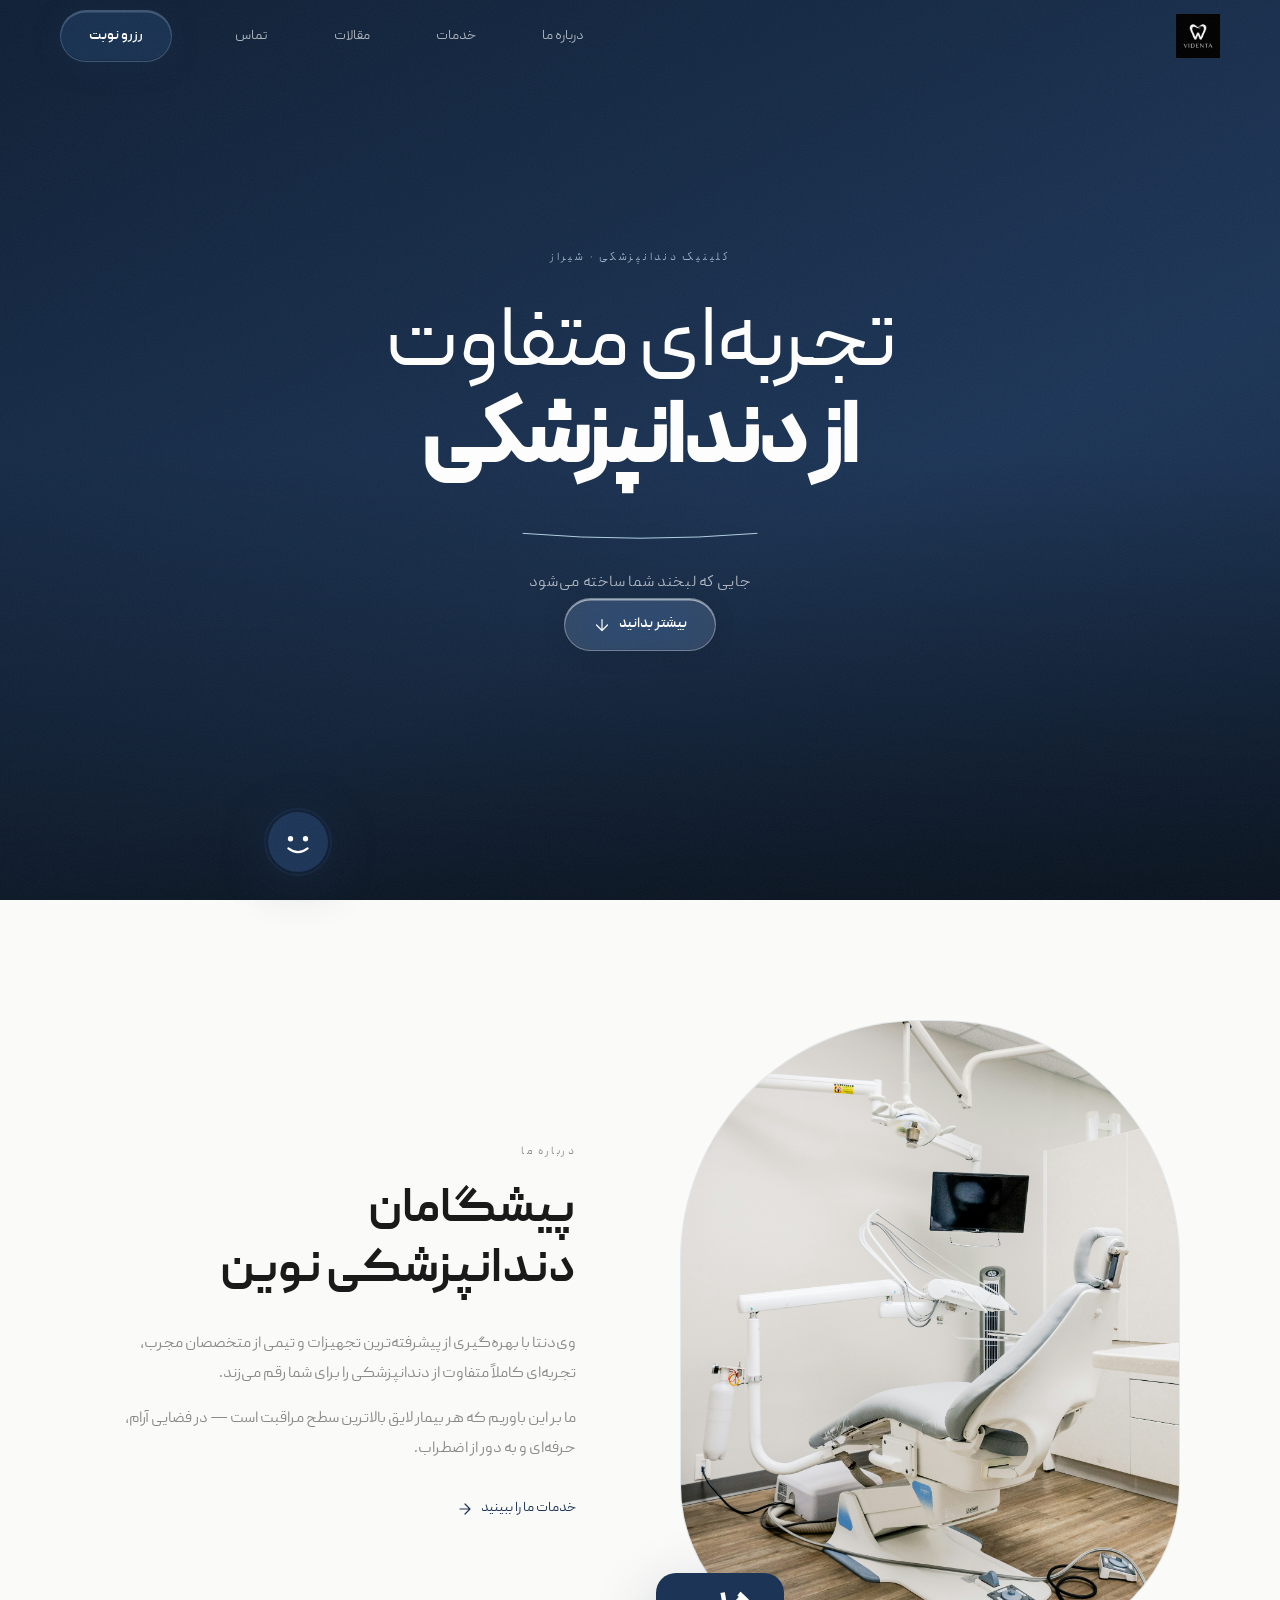
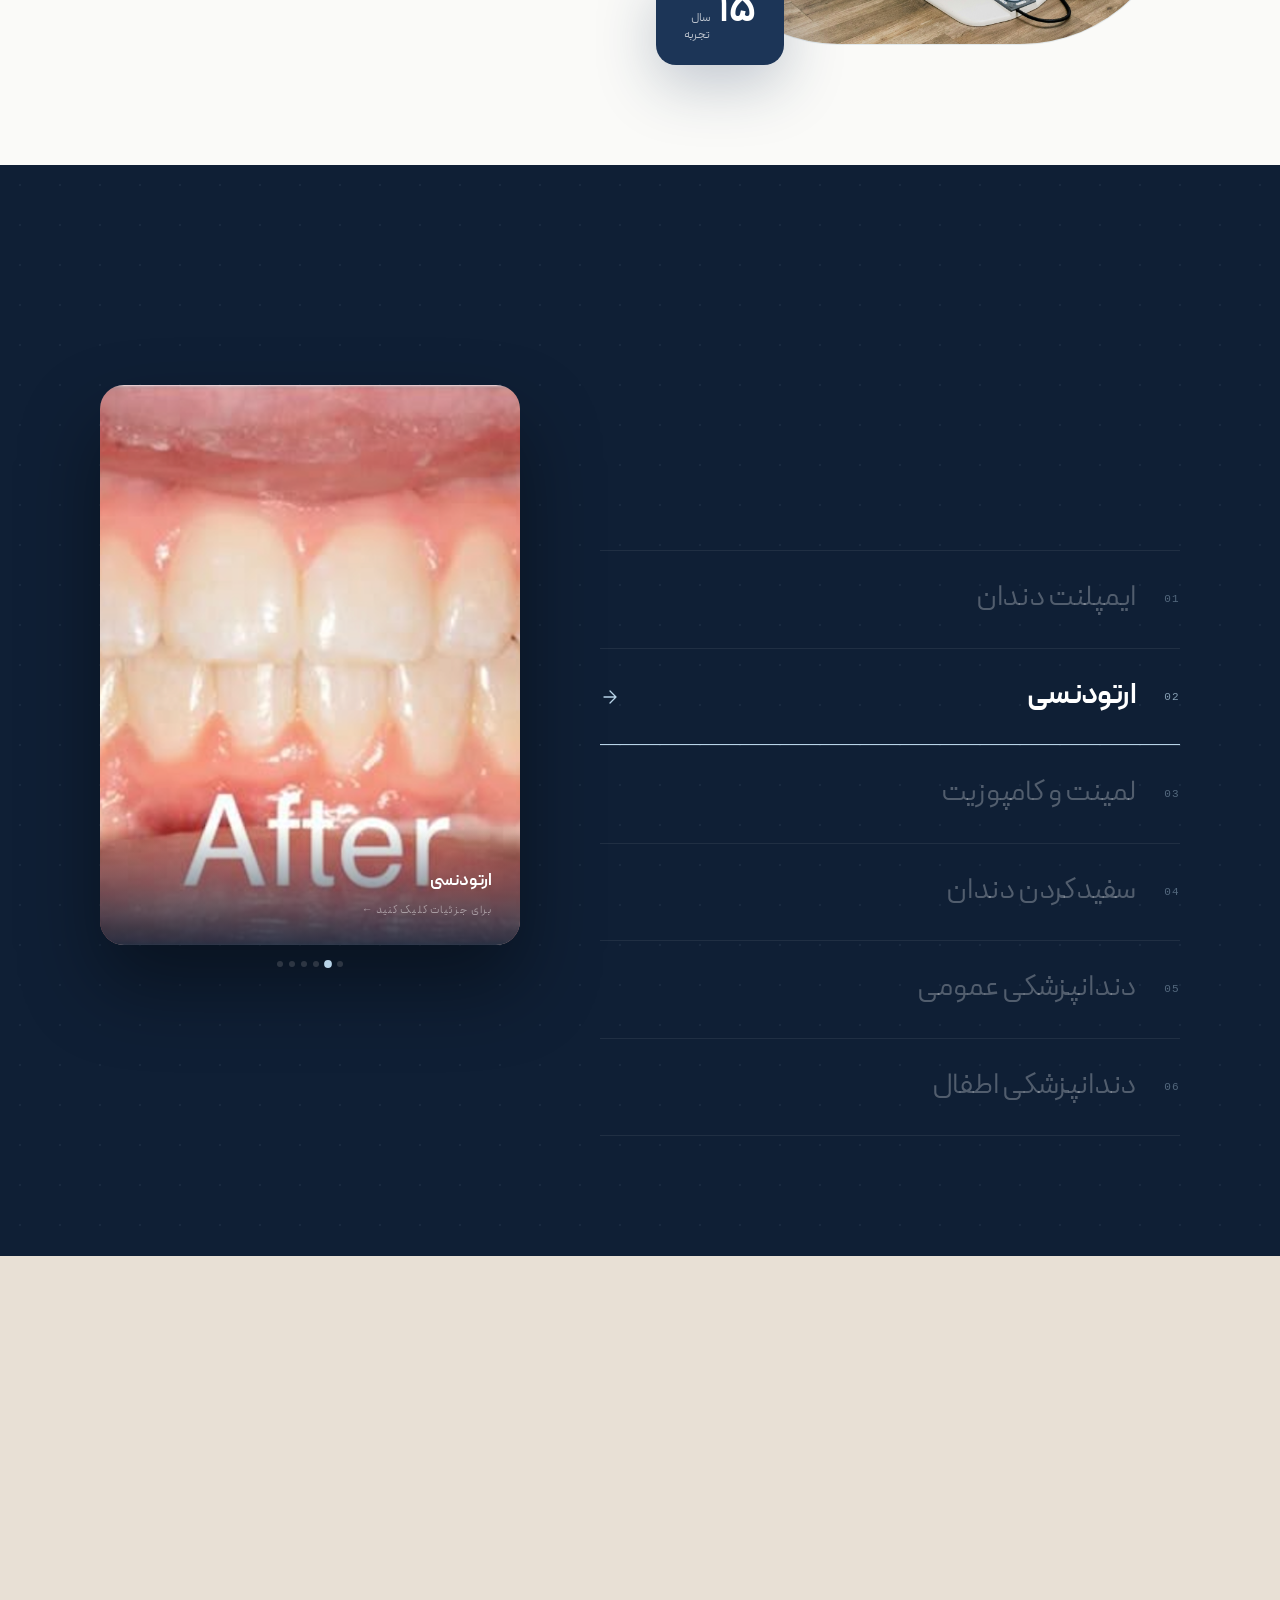
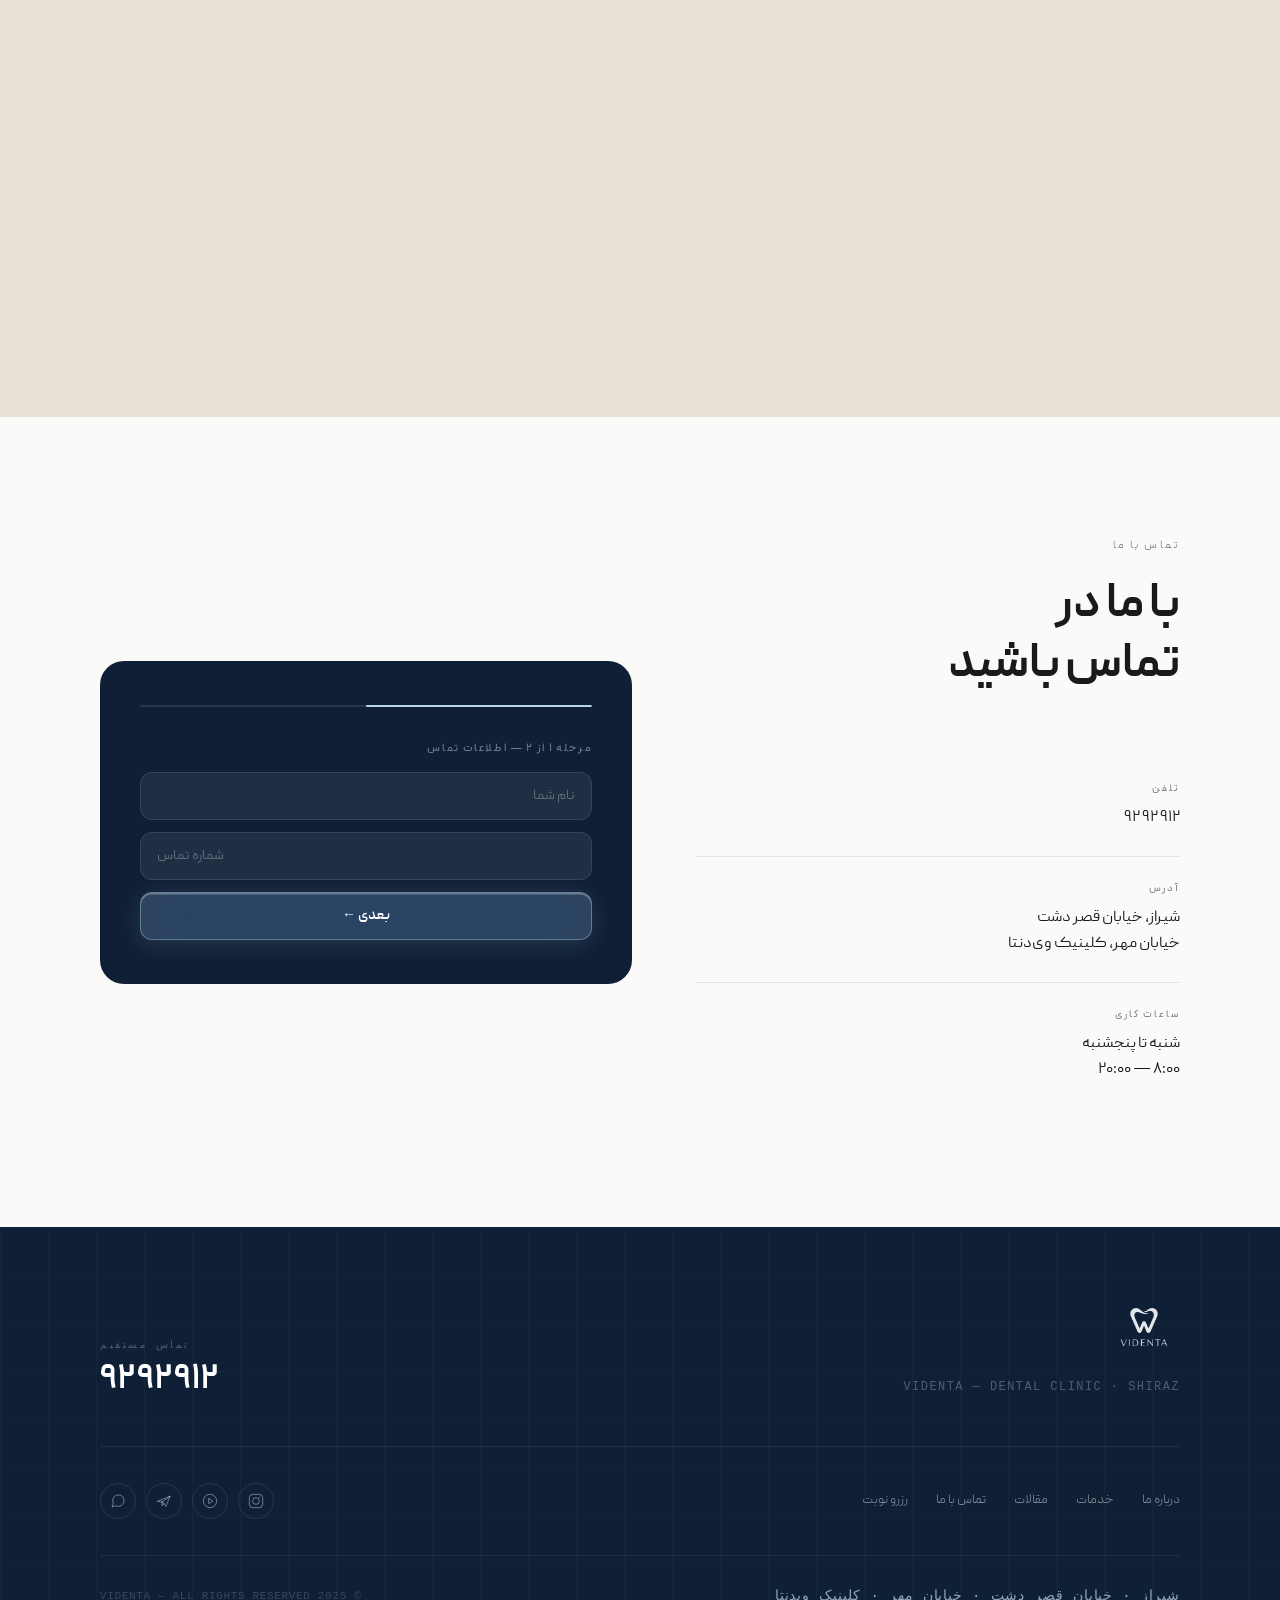
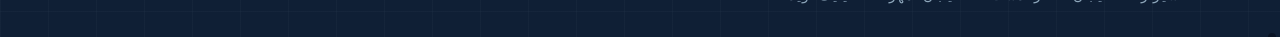
==== commit 12b1322c: "Replace services grid with animated hover slideshow" ====
--- a/index.html
+++ b/index.html
@@ -10,6 +10,8 @@
   <link rel="stylesheet" href="css/style.css">
   <link rel="stylesheet" href="css/glass.css">
   <link rel="stylesheet" href="css/multistep.css">
+  <link rel="stylesheet" href="css/slideshow.css">
+  <link rel="stylesheet" href="css/responsive.css">
 </head>
 <body>
 
@@ -143,56 +145,122 @@
     </div>
   </section>
 
-  <!-- ═══════════════════════════ SERVICES (dark) ═══════════════════════════ -->
-  <section class="services dark-section" id="services">
+  <!-- ═══════════════════════════ SERVICES — Hover Slideshow ═══════════════════════════ -->
+  <section class="services-hover dark-section" id="services">
     <div class="container">
-      <div class="services-header">
-        <h2 class="services-big-title reveal-light">خدمات ما</h2>
-      </div>
-
-      <div class="services-grid">
-
-        <a href="services/implant.html" class="service-card reveal-light">
-          <div class="service-num">۰۱</div>
-          <h3 class="service-name">ایمپلنت دندان</h3>
-          <p class="service-desc">جایگزینی دائمی دندان‌های از دست رفته با ایمپلنت‌های با کیفیت اروپایی</p>
-          <span class="service-cta">مشاهده جزئیات ←</span>
-        </a>
-
-        <a href="services/orthodontics.html" class="service-card reveal-light" style="--delay: 60ms">
-          <div class="service-num">۰۲</div>
-          <h3 class="service-name">ارتودنسی</h3>
-          <p class="service-desc">اصلاح ترتیب دندان‌ها با براکت‌های ثابت، متحرک و اینویزالاین</p>
-          <span class="service-cta">مشاهده جزئیات ←</span>
-        </a>
-
-        <a href="services/laminate.html" class="service-card reveal-light" style="--delay: 120ms">
-          <div class="service-num">۰۳</div>
-          <h3 class="service-name">لمینت و کامپوزیت</h3>
-          <p class="service-desc">پوشش‌های ظریف سرامیکی برای لبخندی کامل، طبیعی و ماندگار</p>
-          <span class="service-cta">مشاهده جزئیات ←</span>
-        </a>
-
-        <a href="services/whitening.html" class="service-card reveal-light" style="--delay: 60ms">
-          <div class="service-num">۰۴</div>
-          <h3 class="service-name">سفیدکردن دندان</h3>
-          <p class="service-desc">بلیچینگ حرفه‌ای برای لبخندی روشن‌تر و شادتر — در مطب یا خانه</p>
-          <span class="service-cta">مشاهده جزئیات ←</span>
-        </a>
-
-        <a href="services/general.html" class="service-card reveal-light" style="--delay: 120ms">
-          <div class="service-num">۰۵</div>
-          <h3 class="service-name">دندانپزشکی عمومی</h3>
-          <p class="service-desc">معاینه، جرم‌گیری، ترمیم و مراقبت‌های روتین دندانی با بالاترین استانداردها</p>
-          <span class="service-cta">مشاهده جزئیات ←</span>
-        </a>
-
-        <a href="services/children.html" class="service-card reveal-light" style="--delay: 180ms">
-          <div class="service-num">۰۶</div>
-          <h3 class="service-name">دندانپزشکی اطفال</h3>
-          <p class="service-desc">مراقبت تخصصی از دندان‌های کودکان در محیطی آرام و دوستانه</p>
-          <span class="service-cta">مشاهده جزئیات ←</span>
-        </a>
+      <div class="sh-grid">
+
+        <!-- ── Left: list ── -->
+        <div class="sh-left">
+          <div class="sh-header reveal-light">
+            <span class="eyebrow light">خدمات وی‌دنتا</span>
+            <h2 class="sh-big-title">خدمات<br>ما</h2>
+          </div>
+
+          <ul class="sh-list" id="shList">
+
+            <li class="sh-item" data-service="implant">
+              <a href="services/implant.html" class="sh-link">
+                <span class="sh-num">01</span>
+                <span class="sh-name">ایمپلنت دندان</span>
+                <svg class="sh-arrow" width="20" height="20" viewBox="0 0 20 20" fill="none">
+                  <path d="M4 10H16M10 4L16 10L10 16" stroke="currentColor" stroke-width="1.3" stroke-linecap="round" stroke-linejoin="round"/>
+                </svg>
+              </a>
+            </li>
+
+            <li class="sh-item" data-service="orthodontics">
+              <a href="services/orthodontics.html" class="sh-link">
+                <span class="sh-num">02</span>
+                <span class="sh-name">ارتودنسی</span>
+                <svg class="sh-arrow" width="20" height="20" viewBox="0 0 20 20" fill="none">
+                  <path d="M4 10H16M10 4L16 10L10 16" stroke="currentColor" stroke-width="1.3" stroke-linecap="round" stroke-linejoin="round"/>
+                </svg>
+              </a>
+            </li>
+
+            <li class="sh-item" data-service="laminate">
+              <a href="services/laminate.html" class="sh-link">
+                <span class="sh-num">03</span>
+                <span class="sh-name">لمینت و کامپوزیت</span>
+                <svg class="sh-arrow" width="20" height="20" viewBox="0 0 20 20" fill="none">
+                  <path d="M4 10H16M10 4L16 10L10 16" stroke="currentColor" stroke-width="1.3" stroke-linecap="round" stroke-linejoin="round"/>
+                </svg>
+              </a>
+            </li>
+
+            <li class="sh-item" data-service="whitening">
+              <a href="services/whitening.html" class="sh-link">
+                <span class="sh-num">04</span>
+                <span class="sh-name">سفیدکردن دندان</span>
+                <svg class="sh-arrow" width="20" height="20" viewBox="0 0 20 20" fill="none">
+                  <path d="M4 10H16M10 4L16 10L10 16" stroke="currentColor" stroke-width="1.3" stroke-linecap="round" stroke-linejoin="round"/>
+                </svg>
+              </a>
+            </li>
+
+            <li class="sh-item" data-service="general">
+              <a href="services/general.html" class="sh-link">
+                <span class="sh-num">05</span>
+                <span class="sh-name">دندانپزشکی عمومی</span>
+                <svg class="sh-arrow" width="20" height="20" viewBox="0 0 20 20" fill="none">
+                  <path d="M4 10H16M10 4L16 10L10 16" stroke="currentColor" stroke-width="1.3" stroke-linecap="round" stroke-linejoin="round"/>
+                </svg>
+              </a>
+            </li>
+
+            <li class="sh-item" data-service="children">
+              <a href="services/children.html" class="sh-link">
+                <span class="sh-num">06</span>
+                <span class="sh-name">دندانپزشکی اطفال</span>
+                <svg class="sh-arrow" width="20" height="20" viewBox="0 0 20 20" fill="none">
+                  <path d="M4 10H16M10 4L16 10L10 16" stroke="currentColor" stroke-width="1.3" stroke-linecap="round" stroke-linejoin="round"/>
+                </svg>
+              </a>
+            </li>
+
+          </ul>
+        </div>
+
+        <!-- ── Right: image preview ── -->
+        <div class="sh-right">
+          <div class="sh-preview" id="shPreview">
+
+            <div class="sh-img" data-service="implant">
+              <img src="assets/images/clinic/benyamin-bohlouli-B_sK_xgzwVA-unsplash.jpg" alt="ایمپلنت دندان" loading="eager">
+            </div>
+            <div class="sh-img" data-service="orthodontics">
+              <img src="assets/images/services/orthodontics/after.png" alt="ارتودنسی" loading="lazy">
+            </div>
+            <div class="sh-img" data-service="laminate">
+              <img src="assets/images/clinic/rachel-kelli-EIYA7E626Xk-unsplash.jpg" alt="لمینت" loading="lazy">
+            </div>
+            <div class="sh-img" data-service="whitening">
+              <img src="assets/images/clinic/amir-esrafili-jbWCiZ6MU-c-unsplash.jpg" alt="سفیدکردن دندان" loading="lazy">
+            </div>
+            <div class="sh-img" data-service="general">
+              <img src="assets/images/clinic/about.jpg" alt="دندانپزشکی عمومی" loading="lazy">
+            </div>
+            <div class="sh-img" data-service="children">
+              <img src="assets/images/clinic/ozkan-guner-0gI0IXURDgo-unsplash.jpg" alt="دندانپزشکی اطفال" loading="lazy">
+            </div>
+
+            <div class="sh-preview-label">
+              <span class="sh-preview-name" id="shPreviewName">ایمپلنت دندان</span>
+              <span class="sh-preview-hint">برای جزئیات کلیک کنید ←</span>
+            </div>
+          </div>
+
+          <!-- Progress dots -->
+          <div class="sh-dots" id="shDots">
+            <div class="sh-dot active" data-service="implant"></div>
+            <div class="sh-dot" data-service="orthodontics"></div>
+            <div class="sh-dot" data-service="laminate"></div>
+            <div class="sh-dot" data-service="whitening"></div>
+            <div class="sh-dot" data-service="general"></div>
+            <div class="sh-dot" data-service="children"></div>
+          </div>
+        </div>
 
       </div>
     </div>
--- a/css/slideshow.css
+++ b/css/slideshow.css
@@ -0,0 +1,254 @@
+/* ═══════════════════════════════════════════════════
+   Services Hover Slideshow
+   ═══════════════════════════════════════════════════ */
+
+.services-hover {
+  background: var(--navy-dark);
+  padding: var(--pad-section) 0;
+  position: relative;
+  overflow: hidden;
+}
+
+/* Subtle background dot grid */
+.services-hover::before {
+  content: '';
+  position: absolute;
+  inset: 0;
+  background-image:
+    radial-gradient(circle, rgba(184,212,232,0.06) 1px, transparent 1px);
+  background-size: 40px 40px;
+  pointer-events: none;
+}
+
+/* ─── Grid ─── */
+.sh-grid {
+  display: grid;
+  grid-template-columns: 1fr 420px;
+  gap: 80px;
+  align-items: start;
+  position: relative;
+}
+
+/* ─── Left column ─── */
+.sh-left {}
+
+.sh-header {
+  margin-bottom: 56px;
+}
+
+.sh-big-title {
+  font-size: clamp(52px, 7vw, 96px);
+  font-weight: 800;
+  color: var(--white);
+  line-height: 0.95;
+  letter-spacing: -0.04em;
+  margin-top: 12px;
+}
+
+/* ─── Service list ─── */
+.sh-list { list-style: none; }
+
+.sh-item { border-bottom: 1px solid rgba(255,255,255,0.07); }
+.sh-item:first-child { border-top: 1px solid rgba(255,255,255,0.07); }
+
+.sh-link {
+  display: flex;
+  align-items: center;
+  gap: 20px;
+  padding: 22px 0;
+  text-decoration: none;
+  color: rgba(255,255,255,0.28);
+  transition: color 0.4s cubic-bezier(0.16,1,0.3,1);
+  position: relative;
+  overflow: hidden;
+  cursor: pointer;
+}
+
+/* Underline sweep on hover/active */
+.sh-link::after {
+  content: '';
+  position: absolute;
+  bottom: 0;
+  right: 0;
+  left: 0;
+  height: 1px;
+  background: var(--misty);
+  transform: scaleX(0);
+  transform-origin: right;
+  transition: transform 0.5s cubic-bezier(0.16,1,0.3,1);
+}
+
+.sh-item.active .sh-link,
+.sh-item:hover   .sh-link { color: var(--white); }
+
+.sh-item.active .sh-link::after,
+.sh-item:hover   .sh-link::after { transform: scaleX(1); transform-origin: left; }
+
+/* Fade out non-hovered when any is hovered */
+.sh-list:hover .sh-item:not(:hover):not(.active) .sh-link {
+  color: rgba(255,255,255,0.12);
+}
+
+/* Number */
+.sh-num {
+  font-size: 11px;
+  font-family: monospace;
+  letter-spacing: 0.12em;
+  color: var(--misty);
+  opacity: 0.4;
+  flex-shrink: 0;
+  width: 24px;
+  transition: opacity 0.3s;
+}
+.sh-item.active .sh-num,
+.sh-item:hover   .sh-num { opacity: 0.7; }
+
+/* Name */
+.sh-name {
+  font-size: clamp(20px, 2.4vw, 30px);
+  font-weight: 300;
+  flex: 1;
+  letter-spacing: -0.01em;
+  transition: font-weight 0.35s, letter-spacing 0.35s;
+}
+.sh-item.active .sh-name,
+.sh-item:hover   .sh-name { font-weight: 700; letter-spacing: -0.02em; }
+
+/* Arrow */
+.sh-arrow {
+  flex-shrink: 0;
+  opacity: 0;
+  transform: translateX(-10px);
+  transition: opacity 0.35s, transform 0.35s cubic-bezier(0.16,1,0.3,1);
+  color: var(--misty);
+}
+.sh-item.active .sh-arrow,
+.sh-item:hover   .sh-arrow { opacity: 1; transform: translateX(0); }
+
+/* ─── Right column: image preview ─── */
+.sh-right {
+  position: sticky;
+  top: 100px;
+}
+
+.sh-preview {
+  position: relative;
+  width: 100%;
+  aspect-ratio: 3/4;
+  border-radius: 24px;
+  overflow: hidden;
+  background: rgba(255,255,255,0.04);
+  box-shadow: 0 40px 80px rgba(0,0,0,0.4);
+}
+
+.sh-img {
+  position: absolute;
+  inset: 0;
+  opacity: 0;
+  transition: opacity 0.6s cubic-bezier(0.16,1,0.3,1),
+              transform 0.6s cubic-bezier(0.16,1,0.3,1);
+  transform: scale(1.06);
+}
+.sh-img.active {
+  opacity: 1;
+  transform: scale(1);
+}
+.sh-img img {
+  width: 100%;
+  height: 100%;
+  object-fit: cover;
+  display: block;
+}
+
+/* Color accent overlay (when no image yet) */
+.sh-img-placeholder {
+  width: 100%;
+  height: 100%;
+  display: flex;
+  align-items: center;
+  justify-content: center;
+}
+
+/* Label at bottom of preview */
+.sh-preview-label {
+  position: absolute;
+  bottom: 0;
+  left: 0;
+  right: 0;
+  padding: 40px 28px 24px;
+  background: linear-gradient(to top, rgba(15,31,53,0.85) 0%, transparent 100%);
+  z-index: 2;
+}
+.sh-preview-name {
+  display: block;
+  font-size: 17px;
+  font-weight: 700;
+  color: var(--white);
+  margin-bottom: 4px;
+  transition: opacity 0.3s;
+}
+.sh-preview-hint {
+  display: block;
+  font-size: 11px;
+  color: rgba(255,255,255,0.45);
+  letter-spacing: 0.1em;
+}
+
+/* Progress dots */
+.sh-dots {
+  display: flex;
+  gap: 6px;
+  margin-top: 16px;
+  justify-content: center;
+}
+.sh-dot {
+  width: 6px;
+  height: 6px;
+  border-radius: 50%;
+  background: rgba(255,255,255,0.2);
+  transition: background 0.3s, transform 0.3s;
+}
+.sh-dot.active {
+  background: var(--misty);
+  transform: scale(1.3);
+}
+
+/* ─── Mobile ─── */
+@media (max-width: 1024px) {
+  .sh-grid { grid-template-columns: 1fr 340px; gap: 48px; }
+  .sh-big-title { font-size: clamp(44px, 6vw, 72px); }
+}
+
+@media (max-width: 768px) {
+  .sh-grid {
+    grid-template-columns: 1fr;
+    gap: 40px;
+  }
+
+  /* On mobile: preview above list */
+  .sh-right { position: relative; top: 0; order: -1; }
+
+  .sh-preview {
+    aspect-ratio: 4/3;
+    border-radius: 16px;
+  }
+
+  /* Show all items — first active */
+  .sh-list:hover .sh-item:not(:hover):not(.active) .sh-link {
+    color: rgba(255,255,255,0.28); /* don't fade on mobile */
+  }
+
+  .sh-name   { font-size: 18px; }
+  .sh-header { margin-bottom: 32px; }
+  .sh-big-title { font-size: 44px; }
+
+  /* Dots visible on mobile */
+  .sh-dots { margin-top: 12px; }
+}
+
+@media (max-width: 480px) {
+  .sh-preview { aspect-ratio: 1/1; border-radius: 12px; }
+  .sh-name  { font-size: 16px; }
+  .sh-link  { padding: 18px 0; gap: 12px; }
+  .sh-big-title { font-size: 36px; }
+}
--- a/css/responsive.css
+++ b/css/responsive.css
@@ -0,0 +1,278 @@
+/* ═══════════════════════════════════════════════════
+   Responsive Fixes — Mobile First
+   Breakpoints: 1200 / 1024 / 768 / 480 / 360
+   ═══════════════════════════════════════════════════ */
+
+/* ─────────────────────────────────────
+   1200px — Large tablet / small laptop
+───────────────────────────────────── */
+@media (max-width: 1200px) {
+  .services-grid { grid-template-columns: repeat(2, 1fr); gap: 16px; }
+  .about-grid { gap: 48px; }
+  .contact-inner { gap: 40px; }
+}
+
+/* ─────────────────────────────────────
+   1024px — Tablet landscape
+───────────────────────────────────── */
+@media (max-width: 1024px) {
+  /* Footer */
+  .footer-top-row { gap: 24px; }
+  .footer-phone   { font-size: 26px; }
+
+  /* Articles */
+  .articles-grid  { grid-template-columns: repeat(2, 1fr); }
+
+  /* Contact page cards */
+  .cards-grid { grid-template-columns: repeat(2, 1fr); }
+
+  /* Service desc */
+  .service-desc-grid { gap: 48px; }
+  .consult-inner     { gap: 48px; }
+}
+
+/* ─────────────────────────────────────
+   768px — Tablet portrait / large phone
+───────────────────────────────────── */
+@media (max-width: 768px) {
+
+  /* ── Global ── */
+  html { font-size: 15px; }
+  body { -webkit-text-size-adjust: 100%; }
+
+  /* ── Navbar ── */
+  .navbar { height: 64px; }
+  .nav-logo-img { height: 38px; }
+
+  /* Slide panel: full-screen for better UX */
+  .nav-links {
+    width: 100%;
+    padding: 80px 32px 48px;
+    align-items: flex-start;
+    gap: 24px;
+  }
+  .nav-links .nav-link { font-size: 20px; }
+
+  /* ── Hero ── */
+  .hero-eyebrow { font-size: 10px; letter-spacing: 0.18em; margin-bottom: 20px; }
+  .hero-title   { margin-bottom: 20px; }
+  .hero-smile   { width: 180px; margin-bottom: 16px; }
+  .hero-tagline { font-size: 14px; margin-bottom: 32px; }
+  .hero-scroll-btn { padding: 10px 20px; font-size: 12px; }
+
+  /* ── Services (dark) ── */
+  .services-big-title { font-size: clamp(42px, 11vw, 68px); }
+  .services-grid      { grid-template-columns: 1fr; gap: 12px; }
+  .service-card       { padding: 32px 24px; text-align: right; }
+  .service-name       { font-size: 20px; }
+  .service-desc       { font-size: 13px; min-height: auto; }
+
+  /* ── About ── */
+  .about-grid    { grid-template-columns: 1fr; gap: 32px; }
+  .about-text    { padding-right: 0; }
+  .about-visual  { display: flex; flex-direction: column; align-items: center; }
+  .about-img-ring {
+    max-width: 280px;
+    border-radius: 140px 140px 100px 100px;
+    margin: 0 auto;
+  }
+  .about-badge {
+    position: static;
+    transform: none;
+    margin: 20px auto 0;
+    display: inline-flex;
+  }
+  .text-link { justify-content: flex-start; }
+
+  /* ── Articles ── */
+  .articles-grid { grid-template-columns: 1fr; }
+  .article-img   { height: 180px; }
+  .article-body  { padding: 20px; }
+  .article-title { font-size: 14px; }
+
+  /* ── Contact (index) ── */
+  .contact-inner      { grid-template-columns: 1fr; gap: 32px; }
+  .contact-form-card  { padding: 28px 20px; }
+  .quick-form-row     { grid-template-columns: 1fr; }
+
+  /* ── Footer ── */
+  .footer { padding: 48px 0 24px; }
+  .footer-top-row    { flex-direction: column; align-items: flex-start; gap: 20px; padding-bottom: 32px; }
+  .footer-cta-col    { text-align: right; }
+  .footer-phone      { font-size: 24px; }
+  .footer-nav-row    { flex-direction: column; align-items: flex-start; gap: 16px; padding-bottom: 28px; }
+  .footer-nav        { gap: 16px; flex-direction: column; }
+  .footer-nav a      { font-size: 15px; }
+  .footer-socials    { gap: 8px; }
+  .footer-bottom-row { flex-direction: column-reverse; gap: 6px; }
+  .footer-address    { font-size: 12px; }
+  .footer-copy       { font-size: 10px; }
+
+  /* Compat footer */
+  .footer-top { grid-template-columns: 1fr 1fr; }
+
+  /* ── Float widget ── */
+  .float-widget { left: 12px; bottom: 12px; }
+  .float-panel  { width: calc(100vw - 24px); max-width: none; }
+  .float-trigger { width: 52px; height: 52px; }
+  .trigger-face  { width: 52px; height: 52px; }
+}
+
+/* ─────────────────────────────────────
+   480px — Small phone
+───────────────────────────────────── */
+@media (max-width: 480px) {
+
+  /* ── Global ── */
+  .container { padding: 0 16px; }
+  .section-title { font-size: 28px; }
+
+  /* ── Loader ── */
+  .loader-logo-img  { width: 150px; }
+  .loader-smile-svg { width: 110px; }
+
+  /* ── Navbar ── */
+  .nav-logo-img { height: 34px; }
+  .navbar { padding: 0 16px; }
+
+  /* ── Hero ── */
+  .hero-content { padding: 0 16px; }
+  .hero-title .title-thin,
+  .hero-title .title-bold { letter-spacing: -0.01em; }
+  .hero-smile { width: 140px; }
+
+  /* ── Services ── */
+  .services-big-title { font-size: 40px; letter-spacing: -0.02em; }
+  .dark-section { padding: 48px 0; }
+  .services-header { margin-bottom: 40px; }
+
+  /* ── Articles ── */
+  .articles-grid { grid-template-columns: 1fr; gap: 16px; }
+
+  /* ── Contact form card ── */
+  .contact-form-card { padding: 24px 16px; border-radius: 16px; }
+  .form-card-lead { font-size: 13px; margin-bottom: 20px; }
+
+  /* ── Multistep form ── */
+  .ms-chips { gap: 6px; }
+  .ms-chip span { padding: 7px 12px; font-size: 12px; }
+  .ms-actions { flex-direction: column; gap: 8px; }
+  .ms-back,
+  .ms-next,
+  .ms-submit { width: 100%; justify-content: center; }
+
+  /* ── Footer ── */
+  .footer-logo-img { height: 56px; }
+  .footer-phone    { font-size: 20px; }
+  .footer-nav      { gap: 12px; }
+  .footer-socials  { flex-wrap: wrap; }
+  .social-icon-btn { width: 40px; height: 40px; }
+
+  /* ── Float widget ── */
+  .float-panel { border-radius: 16px; }
+  .float-panel-body { padding: 16px; }
+  .float-greeting { font-size: 12px; }
+
+  /* ── Glass buttons ── */
+  .glass-btn { padding: 11px 20px; font-size: 13px; }
+  .glass-btn-sm { padding: 8px 14px; font-size: 12px; }
+}
+
+/* ─────────────────────────────────────
+   360px — Minimum supported width
+───────────────────────────────────── */
+@media (max-width: 360px) {
+  :root { --pad-mobile: 48px; }
+  .container { padding: 0 14px; }
+
+  .services-big-title { font-size: 36px; }
+  .section-title      { font-size: 26px; }
+  .hero-title         { font-size: 34px; }
+
+  .footer-phone   { font-size: 18px; }
+  .footer-address { display: none; } /* too tight at 360px */
+}
+
+/* ═══════════════════════════════════════════════════
+   Service pages — responsive
+   ═══════════════════════════════════════════════════ */
+@media (max-width: 768px) {
+  .service-hero { padding: 120px 0 56px; }
+
+  .service-h1 { font-size: clamp(40px, 10vw, 64px); }
+  .service-lead { font-size: 15px; }
+
+  .back-link { margin-bottom: 28px; font-size: 12px; padding: 8px 16px; }
+
+  /* BA Slider */
+  .ba-slider { height: 260px; border-radius: 16px; }
+  .ba-handle-btn { width: 36px; height: 36px; }
+  .ba-label { font-size: 10px; padding: 4px 10px; }
+
+  /* Features */
+  .service-features { max-width: 100%; }
+  .feature-item { padding: 16px 0; gap: 12px; }
+  .feature-icon { width: 24px; height: 24px; font-size: 12px; }
+  .feature-item h4 { font-size: 14px; }
+  .feature-item p  { font-size: 12px; }
+
+  /* Consult section */
+  .consult-inner { grid-template-columns: 1fr; gap: 32px; }
+  .consult-form  { padding: 24px 20px; }
+  .consult-contact a { font-size: 18px; }
+}
+
+@media (max-width: 480px) {
+  .service-hero { padding: 100px 0 44px; }
+  .service-h1   { font-size: 36px; }
+  .ba-slider    { height: 220px; border-radius: 12px; }
+  .ba-section .section-header { margin-bottom: 28px; }
+  .service-desc-section { padding: 48px 0; }
+  .consult-section { padding: 48px 0; }
+}
+
+/* ═══════════════════════════════════════════════════
+   Contact page — responsive
+   ═══════════════════════════════════════════════════ */
+@media (max-width: 768px) {
+  .contact-hero { padding: 120px 0 48px; }
+  .contact-h1   { font-size: clamp(38px, 9vw, 60px); }
+  .cards-grid   { grid-template-columns: 1fr 1fr; gap: 16px; }
+  .info-card    { padding: 24px 20px; }
+  .map-wrap     { height: 260px; border-radius: 16px; }
+  .cf-inner     { grid-template-columns: 1fr; gap: 32px; }
+  .cf-form      { padding: 28px 20px; }
+  .form-row     { grid-template-columns: 1fr; gap: 12px; }
+}
+
+@media (max-width: 480px) {
+  .contact-hero { padding: 100px 0 36px; }
+  .cards-grid   { grid-template-columns: 1fr; gap: 12px; }
+  .map-wrap     { height: 220px; }
+  .book-cta     { padding: 48px 0; }
+}
+
+/* ═══════════════════════════════════════════════════
+   Touch & accessibility
+   ═══════════════════════════════════════════════════ */
+
+/* Ensure all tap targets are ≥ 44px */
+@media (max-width: 768px) {
+  .nav-link    { min-height: 44px; display: flex; align-items: center; }
+  .social-icon-btn { width: 44px; height: 44px; }
+  .ms-chip span { min-height: 40px; display: flex; align-items: center; }
+  .float-trigger { width: 56px; height: 56px; }
+}
+
+/* Respect reduced motion */
+@media (prefers-reduced-motion: reduce) {
+  *, *::before, *::after {
+    animation-duration: 0.01ms !important;
+    transition-duration: 0.01ms !important;
+  }
+  .smile-path { animation: none; stroke-dashoffset: 0; }
+}
+
+/* Prevent horizontal scroll */
+html, body { overflow-x: hidden; max-width: 100vw; }
+img, video, svg { max-width: 100%; }
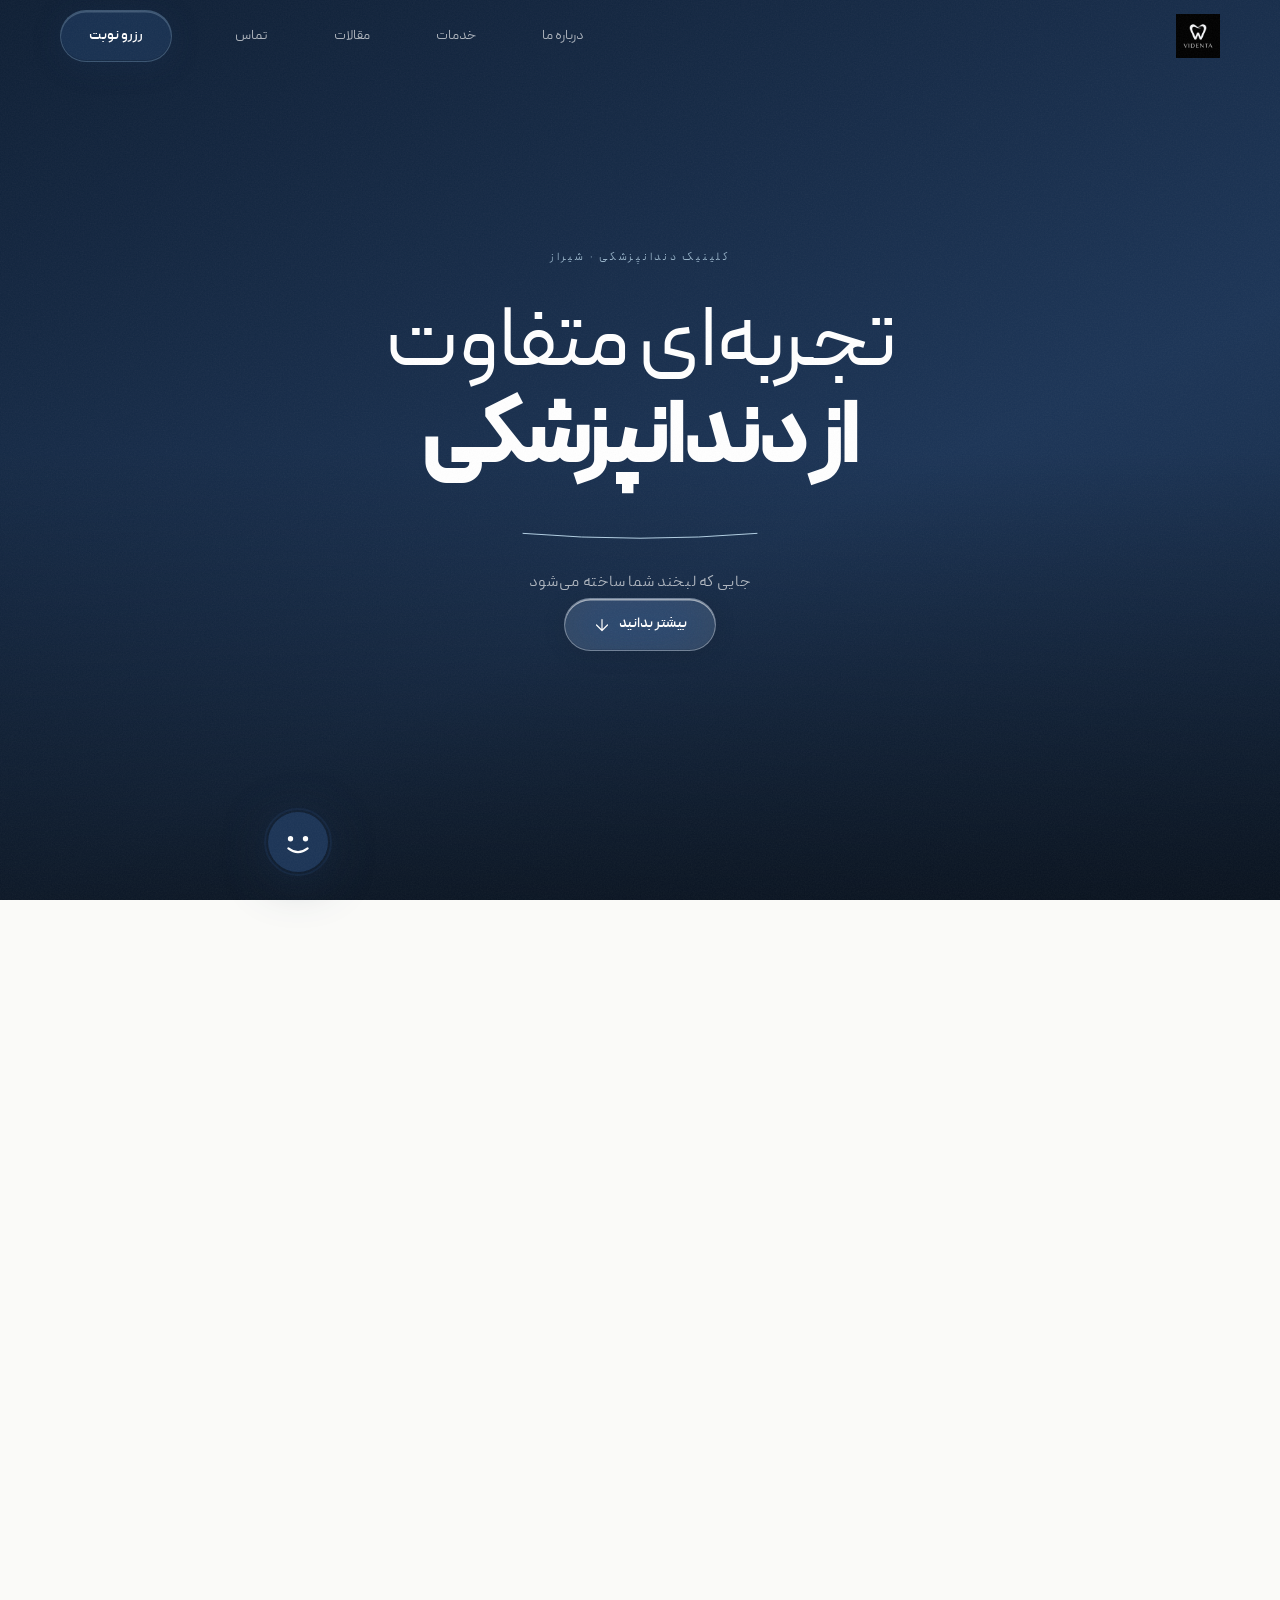
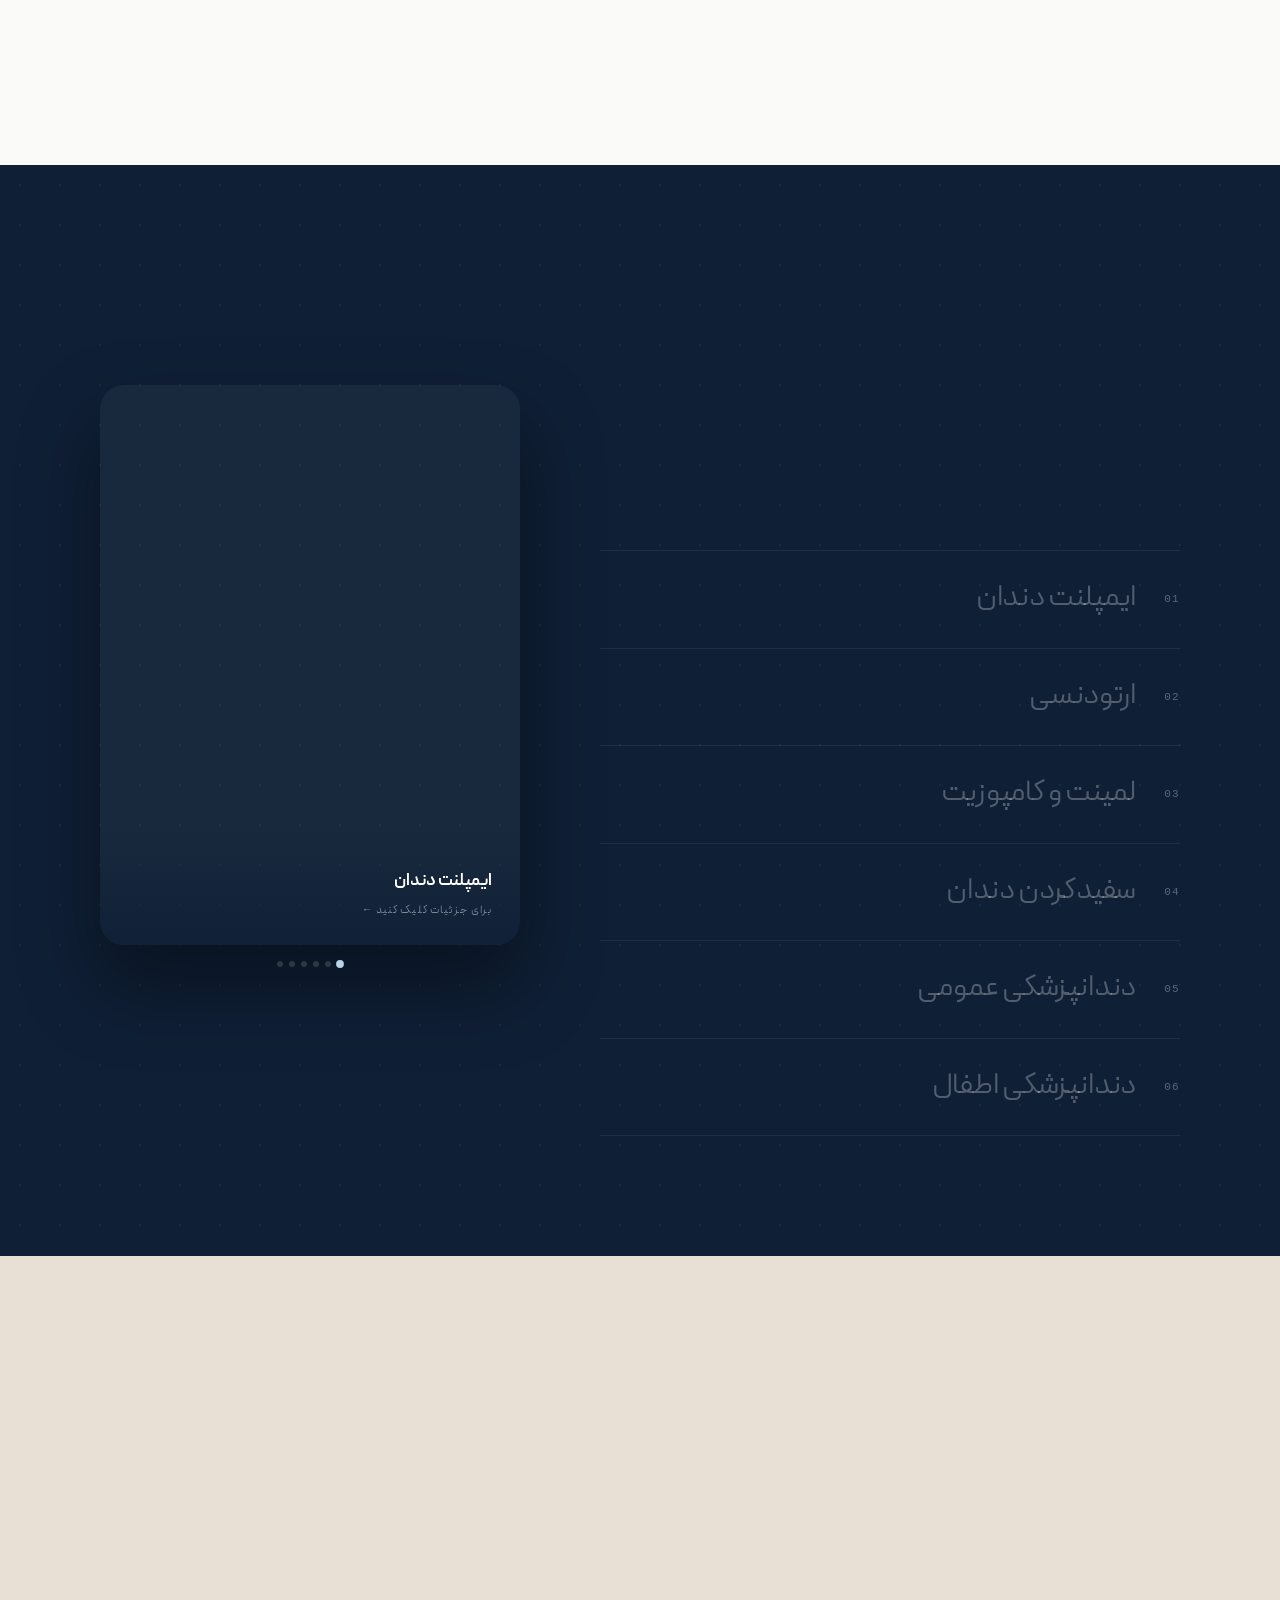
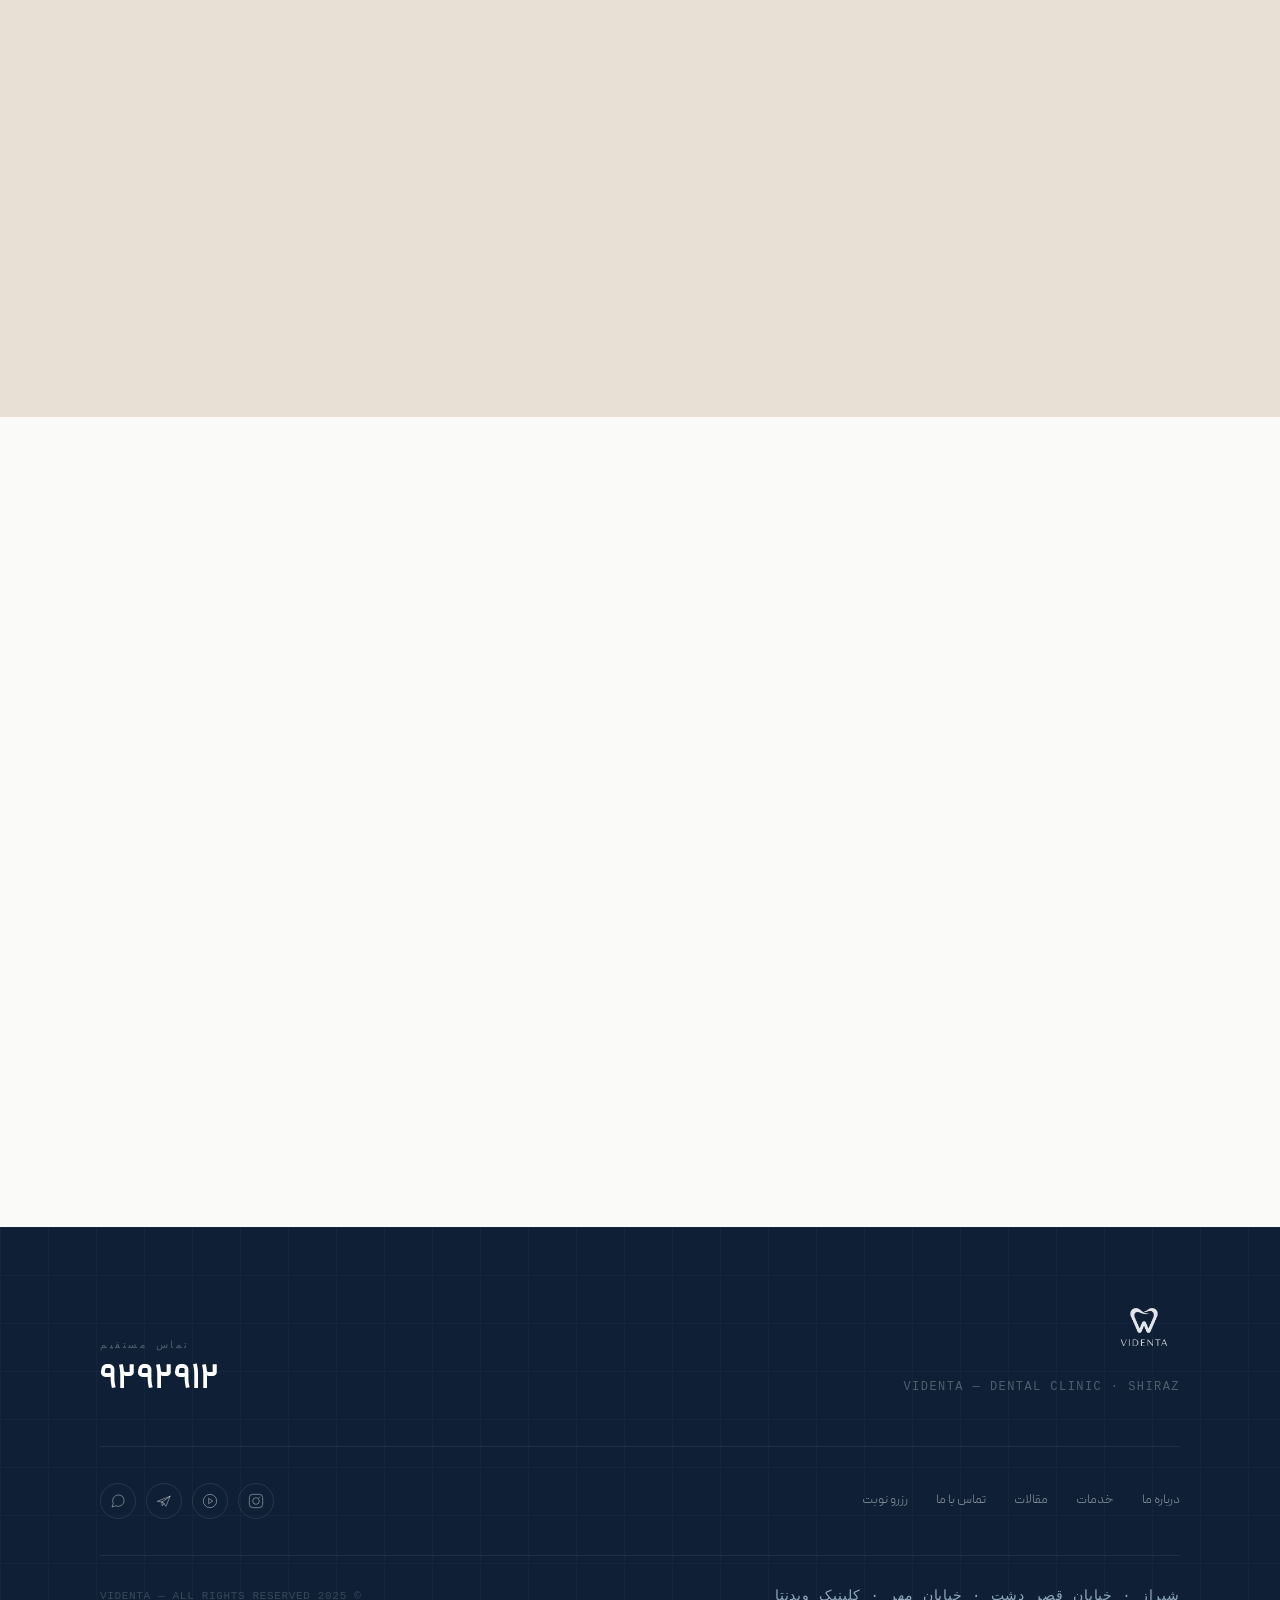
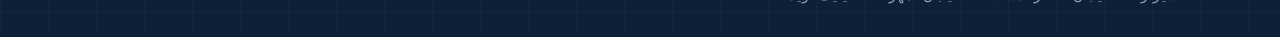
==== commit ec9fa7eb: "Remove hamburger menu from mobile, fix mobile nav and BA images - Remove hamburger button from all H" ====
--- a/index.html
+++ b/index.html
@@ -64,12 +64,6 @@
       </ul>
 
       <a href="contact.html" class="nav-cta glass-btn glass-btn-navy magnetic" id="navCta">رزرو نوبت</a>
-
-      <button class="hamburger" id="hamburger" aria-label="باز کردن منو" aria-expanded="false">
-        <span></span>
-        <span></span>
-        <span></span>
-      </button>
     </div>
   </nav>
 
--- a/css/style.css
+++ b/css/style.css
@@ -250,10 +250,14 @@
   position: fixed;
   inset: 0;
   z-index: 900;
-  display: none;
+  background: rgba(0, 0, 0, 0.45);
+  opacity: 0;
+  pointer-events: none;
+  transition: opacity 0.35s ease;
 }
 .mobile-overlay.open {
-  display: block;
+  opacity: 1;
+  pointer-events: auto;
 }
 
 @media (max-width: 768px) {
@@ -276,9 +280,10 @@
   }
   .nav-links.open { transform: translateX(0); }
   .nav-link { font-size: 18px; color: var(--text); }
-  .nav-cta { display: none; }
-  .hamburger { display: flex; margin-right: 0; margin-right: auto; }
-  .nav-links { margin-right: 0; }
+  .nav-cta { display: flex; }
+  .hamburger { display: none; }
+  .nav-links { display: none; }
+  .mobile-overlay { display: none !important; }
 }
 
 /* ═══════════════════════════════════════════════════
--- a/css/responsive.css
+++ b/css/responsive.css
@@ -40,9 +40,15 @@
   html { font-size: 15px; }
   body { -webkit-text-size-adjust: 100%; }
 
+  /* ── iOS input zoom prevention (font < 16px causes Safari to zoom) ── */
+  input, textarea, select { font-size: 16px !important; }
+
   /* ── Navbar ── */
   .navbar { height: 64px; }
   .nav-logo-img { height: 38px; }
+
+  /* Hamburger visible on dark hero background */
+  .navbar:not(.scrolled) .hamburger span { background: rgba(255,255,255,0.85); }
 
   /* Slide panel: full-screen for better UX */
   .nav-links {
@@ -122,6 +128,10 @@
    480px — Small phone
 ───────────────────────────────────── */
 @media (max-width: 480px) {
+  /* Restore reasonable font sizes on small inputs after the 16px floor */
+  .ms-hint { font-size: 13px !important; }
+  .ms-chip span { font-size: 14px !important; }
+
 
   /* ── Global ── */
   .container { padding: 0 16px; }
@@ -202,7 +212,7 @@
   .service-h1 { font-size: clamp(40px, 10vw, 64px); }
   .service-lead { font-size: 15px; }
 
-  .back-link { margin-bottom: 28px; font-size: 12px; padding: 8px 16px; }
+  .back-link { margin-bottom: 28px; font-size: 12px; padding: 10px 18px; min-height: 44px; }
 
   /* BA Slider */
   .ba-slider { height: 260px; border-radius: 16px; }
@@ -220,6 +230,9 @@
   .consult-inner { grid-template-columns: 1fr; gap: 32px; }
   .consult-form  { padding: 24px 20px; }
   .consult-contact a { font-size: 18px; }
+
+  /* Footer compat (service pages) — 2 columns on tablet */
+  .footer-top { grid-template-columns: 1fr 1fr !important; gap: 28px !important; }
 }
 
 @media (max-width: 480px) {
@@ -229,6 +242,9 @@
   .ba-section .section-header { margin-bottom: 28px; }
   .service-desc-section { padding: 48px 0; }
   .consult-section { padding: 48px 0; }
+
+  /* Footer compat (service pages) — single column on phones */
+  .footer-top { grid-template-columns: 1fr !important; gap: 24px !important; }
 }
 
 /* ═══════════════════════════════════════════════════
